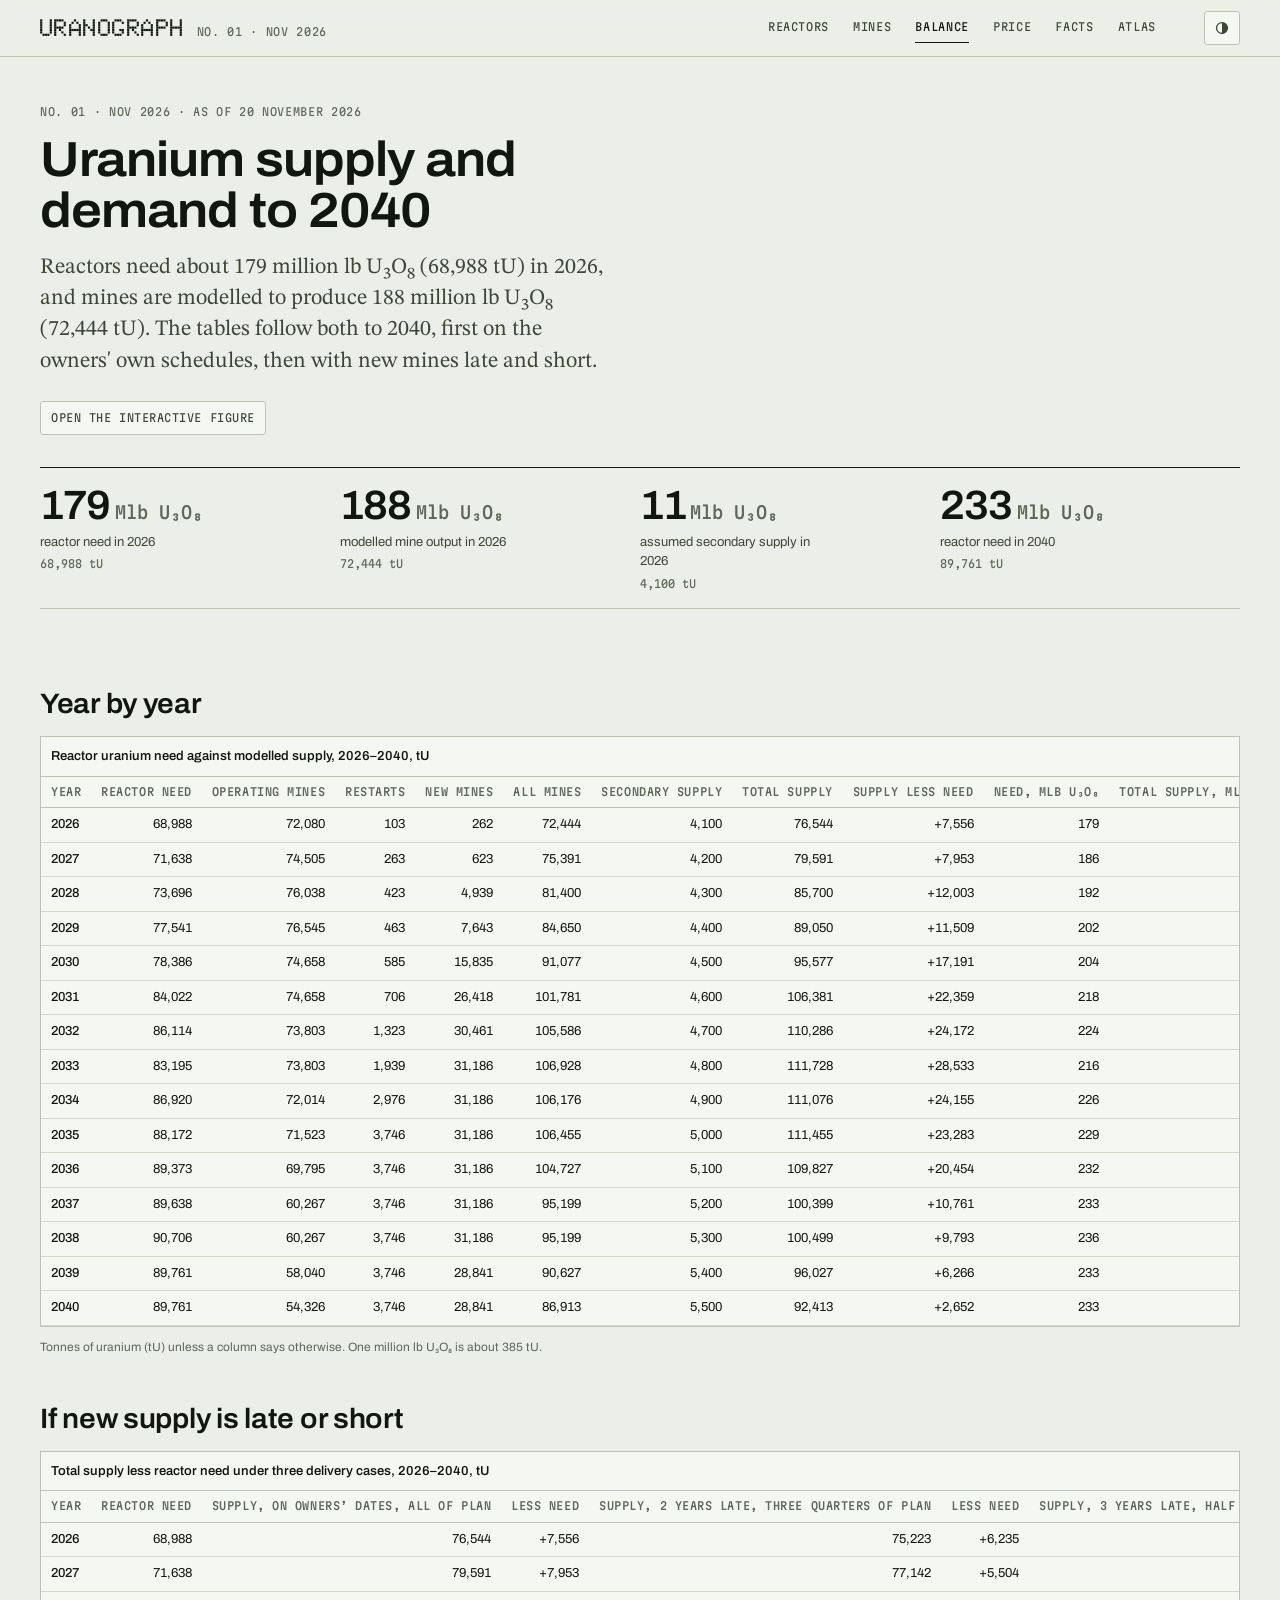
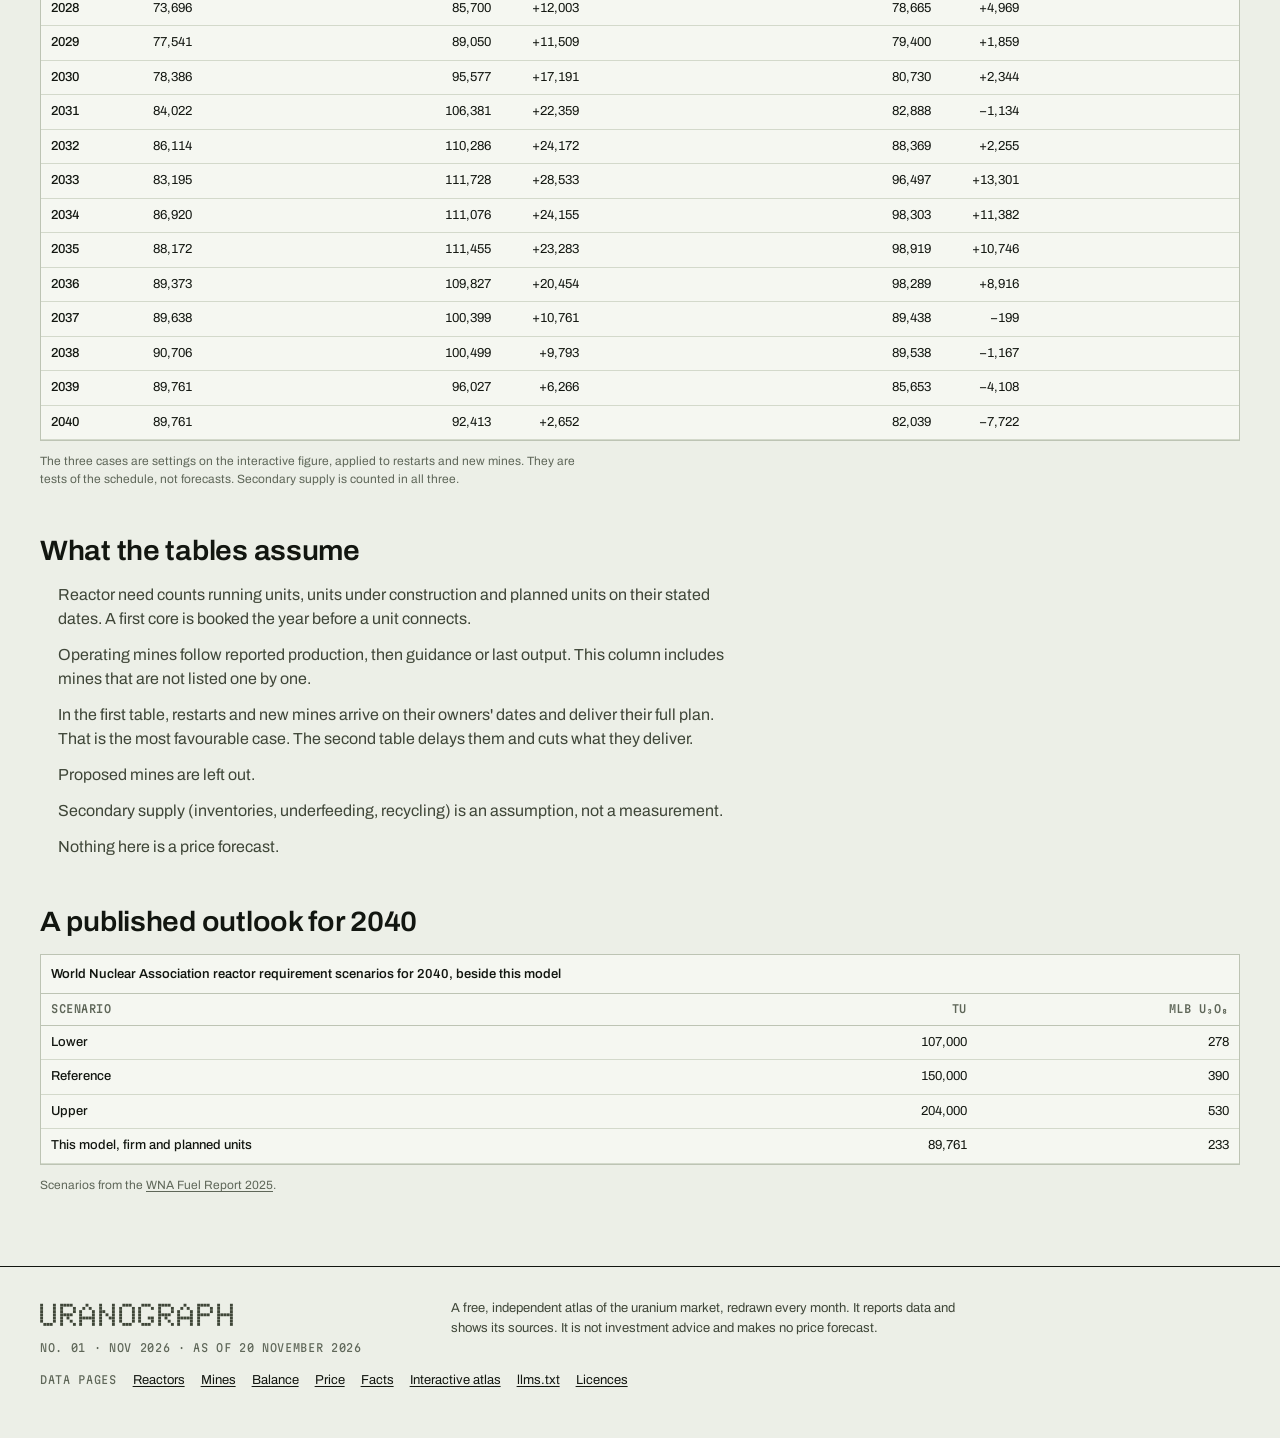
==== balance/index.html @ 7fcbb45b "Topic pages, clearer ladder scroll, idle globe turn, search basics - Five plain-HTML pages (reactors" ====
<!doctype html>
<html lang="en">
<head>
<meta charset="utf-8">
<meta name="viewport" content="width=device-width, initial-scale=1, viewport-fit=cover">
<title>Uranium supply and demand to 2040 · Uranograph</title>
<meta name="description" content="Reactor uranium need against modelled mine output and secondary supply, year by year from 2026 to 2040, with the assumptions stated.">
<meta name="robots" content="index, follow, max-image-preview:large">
<link rel="canonical" href="https://uranograph.com/balance/">
<meta property="og:site_name" content="Uranograph">
<meta property="og:title" content="Uranium supply and demand to 2040">
<meta property="og:description" content="Reactor uranium need against modelled mine output and secondary supply, year by year from 2026 to 2040, with the assumptions stated.">
<meta property="og:type" content="article">
<meta property="og:url" content="https://uranograph.com/balance/">
<meta property="og:image" content="https://uranograph.com/og.jpg">
<meta property="og:image:width" content="1200">
<meta property="og:image:height" content="630">
<meta name="twitter:card" content="summary_large_image">
<meta name="twitter:title" content="Uranium supply and demand to 2040">
<meta name="twitter:description" content="Reactor uranium need against modelled mine output and secondary supply, year by year from 2026 to 2040, with the assumptions stated.">
<meta name="twitter:image" content="https://uranograph.com/og.jpg">
<meta name="theme-color" content="#0B0E0A">
<script type="application/ld+json">[{"@context":"https://schema.org","@type":"Dataset","name":"Uranium supply and demand to 2040, November 2026","description":"Reactor uranium need against modelled mine output and secondary supply, year by year from 2026 to 2040, with the assumptions stated.","url":"https://uranograph.com/balance/","isAccessibleForFree":true,"dateModified":"2026-11-20","creator":{"@type":"Organization","name":"Uranograph","url":"https://uranograph.com/"},"license":"https://uranograph.com/DATA-LICENSES.md","keywords":["uranium supply and demand","uranium deficit","uranium market balance","uranium requirements"],"distribution":[{"@type":"DataDownload","name":"reactors","description":"Every power reactor unit: name, country, coordinates, status, type, net MWe, grid-connection and shutdown years, and modelled annual uranium need (req, tU).","encodingFormat":"application/json","contentUrl":"https://uranograph.com/data/reactors.json","license":"https://opendatacommons.org/licenses/odbl/1-0/"},{"@type":"DataDownload","name":"mines","description":"Every uranium mine and project: owners, method, status, coordinates, production by year (tU), capacity, planned start, ramp and planned output.","encodingFormat":"application/json","contentUrl":"https://uranograph.com/data/mines.json"},{"@type":"DataDownload","name":"secondary supply","description":"Assumed secondary supply (tU) by year.","encodingFormat":"application/json","contentUrl":"https://uranograph.com/data/secondary_supply.json"},{"@type":"DataDownload","name":"outlook","description":"Published outlooks: Red Book production scenarios, World Nuclear Association 2040 demand scenarios, US utility uncovered requirements, inventories and origins of US purchases.","encodingFormat":"application/json","contentUrl":"https://uranograph.com/data/outlook.json"}],"isPartOf":{"@type":"WebSite","name":"Uranograph","url":"https://uranograph.com/"}},{"@context":"https://schema.org","@type":"BreadcrumbList","itemListElement":[{"@type":"ListItem","position":1,"name":"Uranograph","item":"https://uranograph.com/"},{"@type":"ListItem","position":2,"name":"Uranium supply and demand to 2040","item":"https://uranograph.com/balance/"}]}]</script>
<link rel="icon" href="data:image/svg+xml,%3Csvg xmlns='http://www.w3.org/2000/svg' viewBox='0 0 32 32'%3E%3Crect width='32' height='32' rx='4' fill='%230B0E0A'/%3E%3Cpath d='M9 7v11a7 7 0 0 0 14 0V7' fill='none' stroke='%23FFC21A' stroke-width='3.5' stroke-linecap='square'/%3E%3C/svg%3E">
<link rel="preconnect" href="https://fonts.googleapis.com">
<link rel="preconnect" href="https://fonts.gstatic.com" crossorigin>
<link rel="stylesheet" href="https://fonts.googleapis.com/css2?family=Archivo:wdth,wght@62..125,100..900&family=Doto:wght@100..900&family=Martian+Mono:wdth,wght@75..112.5,100..800&family=STIX+Two+Text:ital,wght@0,400..700;1,400..700&display=swap">
<link rel="stylesheet" href="../css/app.css">
<script>(function(){try{var t=localStorage.getItem('u.theme');if(t==='light'||t==='dark')document.documentElement.setAttribute('data-theme',t)}catch(e){}})()</script>
</head>
<body>

<header class="mast">
  <div class="wrap mast__row">
    <a class="brand" href="../">
      <span class="brand__mark">Uranograph</span>
      <span class="brand__issue label">No. 01 · Nov 2026</span>
    </a>
    <nav class="nav" aria-label="Data pages">
      <a href="../reactors/">Reactors</a>
      <a href="../mines/">Mines</a>
      <a href="../balance/" aria-current="page">Balance</a>
      <a href="../price/">Price</a>
      <a href="../facts/">Facts</a>
      <a href="../">Atlas</a>
    </nav>
    <div class="mast__tools">
      <button class="btn" type="button" id="theme-toggle" aria-label="Switch between light and dark">
        <svg viewBox="0 0 16 16" aria-hidden="true"><circle cx="8" cy="8" r="6.25" fill="none" stroke="currentColor" stroke-width="1.5"/><path d="M8 1.75a6.25 6.25 0 0 1 0 12.5z" fill="currentColor"/></svg>
      </button>
    </div>
  </div>
</header>

<main>
<article class="wrap doc">
  <nav class="subnav" aria-label="Data pages">
      <a href="../reactors/">Reactors</a>
      <a href="../mines/">Mines</a>
      <a href="../balance/" aria-current="page">Balance</a>
      <a href="../price/">Price</a>
      <a href="../facts/">Facts</a>
      <a href="../">Atlas</a>
  </nav>
  <header class="doc__head">
    <p class="label">No. 01 · Nov 2026 · as of 20 November 2026</p>
    <h1>Uranium supply and demand to 2040</h1>
    <p class="lede">Reactors need about 179 million lb U₃O₈ (68,988 tU) in 2026, and mines are modelled to produce 188 million lb U₃O₈ (72,444 tU). The tables follow both to 2040, first on the owners' own schedules, then with new mines late and short.</p>
    <p class="doc__go"><a class="btn" href="../#balance">Open the interactive figure</a></p>
  </header>
  <div class="stats">
    <div class="stat"><div class="stat__v">179<small>Mlb U₃O₈</small></div><div class="stat__l">reactor need in 2026</div><div class="stat__d">68,988 tU</div></div>
    <div class="stat"><div class="stat__v">188<small>Mlb U₃O₈</small></div><div class="stat__l">modelled mine output in 2026</div><div class="stat__d">72,444 tU</div></div>
    <div class="stat"><div class="stat__v">11<small>Mlb U₃O₈</small></div><div class="stat__l">assumed secondary supply in 2026</div><div class="stat__d">4,100 tU</div></div>
    <div class="stat"><div class="stat__v">233<small>Mlb U₃O₈</small></div><div class="stat__l">reactor need in 2040</div><div class="stat__d">89,761 tU</div></div>
  </div>
  <section class="doc__sec">
    <h2>Year by year</h2>
<div class="tablewrap" tabindex="0" role="region" aria-label="Reactor uranium need against modelled supply, 2026–2040, tU">
<table class="data">
<caption>Reactor uranium need against modelled supply, 2026–2040, tU</caption>
<thead><tr><th scope="col">Year</th><th scope="col">Reactor need</th><th scope="col">Operating mines</th><th scope="col">Restarts</th><th scope="col">New mines</th><th scope="col">All mines</th><th scope="col">Secondary supply</th><th scope="col">Total supply</th><th scope="col">Supply less need</th><th scope="col">Need, Mlb U₃O₈</th><th scope="col">Total supply, Mlb U₃O₈</th></tr></thead>
<tbody>
<tr><th scope="row">2026</th><td>68,988</td><td>72,080</td><td>103</td><td>262</td><td>72,444</td><td>4,100</td><td>76,544</td><td>+7,556</td><td>179</td><td>199</td></tr>
<tr><th scope="row">2027</th><td>71,638</td><td>74,505</td><td>263</td><td>623</td><td>75,391</td><td>4,200</td><td>79,591</td><td>+7,953</td><td>186</td><td>207</td></tr>
<tr><th scope="row">2028</th><td>73,696</td><td>76,038</td><td>423</td><td>4,939</td><td>81,400</td><td>4,300</td><td>85,700</td><td>+12,003</td><td>192</td><td>223</td></tr>
<tr><th scope="row">2029</th><td>77,541</td><td>76,545</td><td>463</td><td>7,643</td><td>84,650</td><td>4,400</td><td>89,050</td><td>+11,509</td><td>202</td><td>232</td></tr>
<tr><th scope="row">2030</th><td>78,386</td><td>74,658</td><td>585</td><td>15,835</td><td>91,077</td><td>4,500</td><td>95,577</td><td>+17,191</td><td>204</td><td>248</td></tr>
<tr><th scope="row">2031</th><td>84,022</td><td>74,658</td><td>706</td><td>26,418</td><td>101,781</td><td>4,600</td><td>106,381</td><td>+22,359</td><td>218</td><td>277</td></tr>
<tr><th scope="row">2032</th><td>86,114</td><td>73,803</td><td>1,323</td><td>30,461</td><td>105,586</td><td>4,700</td><td>110,286</td><td>+24,172</td><td>224</td><td>287</td></tr>
<tr><th scope="row">2033</th><td>83,195</td><td>73,803</td><td>1,939</td><td>31,186</td><td>106,928</td><td>4,800</td><td>111,728</td><td>+28,533</td><td>216</td><td>290</td></tr>
<tr><th scope="row">2034</th><td>86,920</td><td>72,014</td><td>2,976</td><td>31,186</td><td>106,176</td><td>4,900</td><td>111,076</td><td>+24,155</td><td>226</td><td>289</td></tr>
<tr><th scope="row">2035</th><td>88,172</td><td>71,523</td><td>3,746</td><td>31,186</td><td>106,455</td><td>5,000</td><td>111,455</td><td>+23,283</td><td>229</td><td>290</td></tr>
<tr><th scope="row">2036</th><td>89,373</td><td>69,795</td><td>3,746</td><td>31,186</td><td>104,727</td><td>5,100</td><td>109,827</td><td>+20,454</td><td>232</td><td>286</td></tr>
<tr><th scope="row">2037</th><td>89,638</td><td>60,267</td><td>3,746</td><td>31,186</td><td>95,199</td><td>5,200</td><td>100,399</td><td>+10,761</td><td>233</td><td>261</td></tr>
<tr><th scope="row">2038</th><td>90,706</td><td>60,267</td><td>3,746</td><td>31,186</td><td>95,199</td><td>5,300</td><td>100,499</td><td>+9,793</td><td>236</td><td>261</td></tr>
<tr><th scope="row">2039</th><td>89,761</td><td>58,040</td><td>3,746</td><td>28,841</td><td>90,627</td><td>5,400</td><td>96,027</td><td>+6,266</td><td>233</td><td>250</td></tr>
<tr><th scope="row">2040</th><td>89,761</td><td>54,326</td><td>3,746</td><td>28,841</td><td>86,913</td><td>5,500</td><td>92,413</td><td>+2,652</td><td>233</td><td>240</td></tr>
</tbody>
</table>
</div>
    <p class="note">Tonnes of uranium (tU) unless a column says otherwise. One million lb U₃O₈ is about 385 tU.</p>
  </section>
  <section class="doc__sec">
    <h2>If new supply is late or short</h2>
<div class="tablewrap" tabindex="0" role="region" aria-label="Total supply less reactor need under three delivery cases, 2026–2040, tU">
<table class="data">
<caption>Total supply less reactor need under three delivery cases, 2026–2040, tU</caption>
<thead><tr><th scope="col">Year</th><th scope="col">Reactor need</th><th scope="col">Supply, on owners’ dates, all of plan</th><th scope="col">Less need</th><th scope="col">Supply, 2 years late, three quarters of plan</th><th scope="col">Less need</th><th scope="col">Supply, 3 years late, half of plan</th><th scope="col">Less need</th></tr></thead>
<tbody>
<tr><th scope="row">2026</th><td>68,988</td><td>76,544</td><td>+7,556</td><td>75,223</td><td>+6,235</td><td>74,267</td><td>+5,279</td></tr>
<tr><th scope="row">2027</th><td>71,638</td><td>79,591</td><td>+7,953</td><td>77,142</td><td>+5,504</td><td>75,580</td><td>+3,941</td></tr>
<tr><th scope="row">2028</th><td>73,696</td><td>85,700</td><td>+12,003</td><td>78,665</td><td>+4,969</td><td>76,446</td><td>+2,750</td></tr>
<tr><th scope="row">2029</th><td>77,541</td><td>89,050</td><td>+11,509</td><td>79,400</td><td>+1,859</td><td>76,709</td><td>−832</td></tr>
<tr><th scope="row">2030</th><td>78,386</td><td>95,577</td><td>+17,191</td><td>80,730</td><td>+2,344</td><td>74,704</td><td>−3,683</td></tr>
<tr><th scope="row">2031</th><td>84,022</td><td>106,381</td><td>+22,359</td><td>82,888</td><td>−1,134</td><td>77,041</td><td>−6,981</td></tr>
<tr><th scope="row">2032</th><td>86,114</td><td>110,286</td><td>+24,172</td><td>88,369</td><td>+2,255</td><td>77,658</td><td>−8,456</td></tr>
<tr><th scope="row">2033</th><td>83,195</td><td>111,728</td><td>+28,533</td><td>96,497</td><td>+13,301</td><td>81,915</td><td>−1,280</td></tr>
<tr><th scope="row">2034</th><td>86,920</td><td>111,076</td><td>+24,155</td><td>98,303</td><td>+11,382</td><td>85,578</td><td>−1,342</td></tr>
<tr><th scope="row">2035</th><td>88,172</td><td>111,455</td><td>+23,283</td><td>98,919</td><td>+10,746</td><td>87,518</td><td>−655</td></tr>
<tr><th scope="row">2036</th><td>89,373</td><td>109,827</td><td>+20,454</td><td>98,289</td><td>+8,916</td><td>87,003</td><td>−2,370</td></tr>
<tr><th scope="row">2037</th><td>89,638</td><td>100,399</td><td>+10,761</td><td>89,438</td><td>−199</td><td>78,093</td><td>−11,545</td></tr>
<tr><th scope="row">2038</th><td>90,706</td><td>100,499</td><td>+9,793</td><td>89,538</td><td>−1,167</td><td>78,578</td><td>−12,128</td></tr>
<tr><th scope="row">2039</th><td>89,761</td><td>96,027</td><td>+6,266</td><td>85,653</td><td>−4,108</td><td>75,279</td><td>−14,482</td></tr>
<tr><th scope="row">2040</th><td>89,761</td><td>92,413</td><td>+2,652</td><td>82,039</td><td>−7,722</td><td>71,665</td><td>−18,096</td></tr>
</tbody>
</table>
</div>
    <p class="note">The three cases are settings on the interactive figure, applied to restarts and new mines. They are tests of the schedule, not forecasts. Secondary supply is counted in all three.</p>
  </section>
  <section class="doc__sec">
    <h2>What the tables assume</h2>
    <ul class="doc__list">
      <li>Reactor need counts running units, units under construction and planned units on their stated dates. A first core is booked the year before a unit connects.</li>
      <li>Operating mines follow reported production, then guidance or last output. This column includes mines that are not listed one by one.</li>
      <li>In the first table, restarts and new mines arrive on their owners' dates and deliver their full plan. That is the most favourable case. The second table delays them and cuts what they deliver.</li>
      <li>Proposed mines are left out.</li>
      <li>Secondary supply (inventories, underfeeding, recycling) is an assumption, not a measurement.</li>
      <li>Nothing here is a price forecast.</li>
    </ul>
  </section>
  <section class="doc__sec">
    <h2>A published outlook for 2040</h2>
<div class="tablewrap" tabindex="0" role="region" aria-label="World Nuclear Association reactor requirement scenarios for 2040, beside this model">
<table class="data">
<caption>World Nuclear Association reactor requirement scenarios for 2040, beside this model</caption>
<thead><tr><th scope="col">Scenario</th><th scope="col">tU</th><th scope="col">Mlb U₃O₈</th></tr></thead>
<tbody>
<tr><th scope="row">Lower</th><td>107,000</td><td>278</td></tr>
<tr><th scope="row">Reference</th><td>150,000</td><td>390</td></tr>
<tr><th scope="row">Upper</th><td>204,000</td><td>530</td></tr>
<tr><th scope="row">This model, firm and planned units</th><td>89,761</td><td>233</td></tr>
</tbody>
</table>
</div>
    <p class="note">Scenarios from the <a href="https://world-nuclear.org/news-and-media/press-statements/world-nuclear-fuel-report-2025-investment-in-nuclear-fuel-cycle-needed-as-demand-for-nuclear-power-grows" rel="noopener">WNA Fuel Report 2025</a>.</p>
  </section>
</article>
</main>

<footer class="wrap foot">
  <div>
    <span class="brand__mark">Uranograph</span>
    <p class="label" style="margin-top:8px">No. 01 · Nov 2026 · as of 20 November 2026</p>
  </div>
  <div>
    <p>A free, independent atlas of the uranium market, redrawn every month. It reports data and shows its sources. It is not investment advice and makes no price forecast.</p>
  </div>
  <nav class="foot__pages" aria-label="Data pages">
    <span class="label">Data pages</span>
    <a href="../reactors/">Reactors</a> <a href="../mines/">Mines</a> <a href="../balance/">Balance</a> <a href="../price/">Price</a> <a href="../facts/">Facts</a>
    <a href="../">Interactive atlas</a> <a href="../llms.txt">llms.txt</a> <a href="../DATA-LICENSES.md">Licences</a>
  </nav>
</footer>
<script>(function(){var b=document.getElementById('theme-toggle');if(!b)return;b.addEventListener('click',function(){var r=document.documentElement,c=r.getAttribute('data-theme')||(matchMedia('(prefers-color-scheme: dark)').matches?'dark':'light'),n=c==='dark'?'light':'dark';r.setAttribute('data-theme',n);try{localStorage.setItem('u.theme',n)}catch(e){}})})()</script>
</body>
</html>
---- css/app.css ----
/* Layout: a monthly atlas of plates. Text sits in a narrow measure, figures take the full width,
   and every figure carries a drawing-style title block (figure no., unit, vintage, source).
   One plate is dark (the globe). Everything else is ink on eye-ease ledger paper. */

:root {
  color-scheme: light;

  /* paper + ink (neutrals lean toward ledger green) */
  --paper: #ECEFE7;
  --paper-2: #F5F7F1;
  --paper-3: #DFE4D8;
  --ink: #121610;
  --ink-2: #3F4638;
  --ink-3: #5F6759;
  --rule: #BDC4B4;
  --rule-2: #D3D9CB;

  /* data roles: blue = demand (reactors), amber = supply (mines), green = market/price */
  --demand: #1F55E0;
  --demand-2: #86A4EE;
  --supply: #D48A00;
  --supply-2: #A86F00;
  --supply-3: #7D5200;
  --market: #0F8A6A;
  --neutral-mark: #8C9485;
  --crit: #C8372D;
  --good: #1B7F3B;
  --on-data: #FFFFFF;

  /* the dark plate keeps its own palette in both themes */
  --plate: #0B0E0A;
  --plate-2: #141912;
  --plate-ink: #E8ECE2;
  --plate-ink-2: #A9B1A1;
  --plate-ink-3: #7C8476;
  --plate-rule: #2A3026;
  --plate-land: #56614E;
  --glow-demand: #5F9DFF;
  --glow-supply: #FFC21A;

  --tip-bg: #121610;
  --tip-ink: #F5F7F1;
  --tip-ink-2: #B9C0B1;

  /* type */
  --f-display: "Doto", ui-monospace, "SF Mono", Menlo, monospace;
  --f-sans: "Archivo", "Helvetica Neue", Helvetica, Arial, sans-serif;
  --f-mono: "Martian Mono", ui-monospace, "SF Mono", Menlo, Consolas, monospace;
  --f-serif: "STIX Two Text", "Iowan Old Style", Georgia, serif;

  --t-micro: 0.6875rem;   /* 11px mono labels */
  --t-small: 0.8125rem;   /* 13px */
  --t-body: 1rem;
  --t-lede: clamp(1.125rem, 0.55vw + 1rem, 1.375rem);
  --t-h3: 1.25rem;
  --t-h2: clamp(1.9rem, 2.6vw + 1rem, 3.5rem);
  --t-h1: clamp(2.2rem, 3.6vw + 1rem, 4.6rem);

  /* space */
  --s1: 4px; --s2: 8px; --s3: 12px; --s4: 16px; --s5: 24px; --s6: 32px; --s7: 48px; --s8: 72px; --s9: 112px;
  --gutter-l: max(16px, env(safe-area-inset-left, 0px));
  --gutter-r: max(16px, env(safe-area-inset-right, 0px));
  --page: 1360px;

  --ease-out: cubic-bezier(0.23, 1, 0.32, 1);
  --ease-in-out: cubic-bezier(0.65, 0, 0.35, 1);
}

@media (prefers-color-scheme: dark) {
  :root:not([data-theme="light"]) {
    color-scheme: dark;
    --paper: #0F120E; --paper-2: #171B15; --paper-3: #090B08;
    --ink: #E8ECE2; --ink-2: #BCC3B4; --ink-3: #939B8B;
    --rule: #333A2E; --rule-2: #23281F;
    --demand: #4A86F0; --demand-2: #2C4F8F;
    --supply: #C98500; --supply-2: #9E6C00; --supply-3: #765204;
    --market: #1FA886; --neutral-mark: #6E7668;
    --crit: #E66767; --good: #3FB565; --on-data: #0B0E0A;
    --plate: #070906; --plate-2: #10140E;
    --tip-bg: #E8ECE2; --tip-ink: #121610; --tip-ink-2: #4B5245;
  }
}
:root[data-theme="dark"] {
  color-scheme: dark;
  --paper: #0F120E; --paper-2: #171B15; --paper-3: #090B08;
  --ink: #E8ECE2; --ink-2: #BCC3B4; --ink-3: #939B8B;
  --rule: #333A2E; --rule-2: #23281F;
  --demand: #4A86F0; --demand-2: #2C4F8F;
  --supply: #C98500; --supply-2: #9E6C00; --supply-3: #765204;
  --market: #1FA886; --neutral-mark: #6E7668;
  --crit: #E66767; --good: #3FB565; --on-data: #0B0E0A;
  --plate: #070906; --plate-2: #10140E;
  --tip-bg: #E8ECE2; --tip-ink: #121610; --tip-ink-2: #4B5245;
}

/* ---------- base ---------- */
*, *::before, *::after { box-sizing: border-box; }
html { -webkit-text-size-adjust: 100%; scroll-behavior: smooth; scroll-padding-top: 72px; }
body {
  margin: 0;
  background: var(--paper);
  color: var(--ink);
  font-family: var(--f-sans);
  font-size: var(--t-body);
  line-height: 1.5;
  font-variation-settings: "wdth" 100;
  -webkit-font-smoothing: antialiased;
  text-rendering: optimizeLegibility;
  overflow-x: clip;
}
body::before {
  content: ""; position: fixed; inset: 0 0 auto; height: env(safe-area-inset-top, 0px);
  z-index: 60; background: var(--paper);
}
h1, h2, h3, h4, p, figure, ul, ol, dl, dd { margin: 0; }
ul, ol { padding: 0; list-style: none; }
a { color: inherit; text-decoration-thickness: 1px; text-underline-offset: 0.18em; }
button, input, select { font: inherit; color: inherit; }
button { cursor: pointer; }
img, svg, canvas { display: block; max-width: 100%; }
:focus-visible { outline: 2px solid var(--demand); outline-offset: 2px; border-radius: 2px; }
::selection { background: var(--supply); color: #121610; }

.wrap {
  max-width: var(--page);
  margin-inline: auto;
  padding-left: var(--gutter-l);
  padding-right: var(--gutter-r);
}
@media (min-width: 720px) { :root { --gutter-l: max(28px, env(safe-area-inset-left, 0px)); --gutter-r: max(28px, env(safe-area-inset-right, 0px)); } }
@media (min-width: 1200px) { :root { --gutter-l: max(40px, env(safe-area-inset-left, 0px)); --gutter-r: max(40px, env(safe-area-inset-right, 0px)); } }

.mono { font-family: var(--f-mono); font-variation-settings: "wdth" 87.5; }
.label {
  font-family: var(--f-mono); font-variation-settings: "wdth" 87.5;
  font-size: var(--t-micro); line-height: 1.3; letter-spacing: 0.06em; text-transform: uppercase;
  color: var(--ink-3);
}
.num { font-variant-numeric: tabular-nums; }
.vh { position: absolute !important; width: 1px; height: 1px; overflow: hidden; clip: rect(0 0 0 0); white-space: nowrap; }

/* ---------- masthead ---------- */
.mast {
  position: sticky; top: env(safe-area-inset-top, 0px); z-index: 50;
  background: color-mix(in srgb, var(--paper) 92%, transparent);
  backdrop-filter: blur(10px); -webkit-backdrop-filter: blur(10px);
  border-bottom: 1px solid var(--rule);
}
.mast__row { display: flex; align-items: center; gap: var(--s5); min-height: 56px; }
.brand { display: flex; align-items: baseline; gap: var(--s3); text-decoration: none; flex: none; }
.brand__mark {
  font-family: var(--f-display); font-weight: 900; font-size: 1.5rem; letter-spacing: 0.02em; line-height: 1;
  text-transform: uppercase;
}
.brand__issue { display: none; }
.nav { display: none; gap: var(--s5); margin-left: auto; }
.nav a {
  font-family: var(--f-mono); font-variation-settings: "wdth" 87.5; font-size: var(--t-micro);
  letter-spacing: 0.06em; text-transform: uppercase; text-decoration: none; color: var(--ink-2);
  padding-block: 6px; border-bottom: 1px solid transparent;
  transition: color 160ms ease, border-color 160ms ease;
}
.nav a[aria-current="true"] { color: var(--ink); border-bottom-color: var(--ink); }
@media (hover: hover) and (pointer: fine) { .nav a:hover { color: var(--ink); } }
.mast__tools { display: flex; align-items: center; gap: var(--s2); margin-left: auto; }
@media (min-width: 1080px) {
  .nav { display: flex; }
  .mast__tools { margin-left: var(--s5); flex: none; }
  .mast__tools .seg { flex-wrap: nowrap; } /* the unit switch stays on one line beside the full nav */
}
@media (min-width: 1260px) { .brand__issue { display: inline; } } /* the issue label needs the extra room */

/* segmented control + buttons */
.seg {
  display: inline-flex; flex-wrap: wrap; border: 1px solid var(--rule); border-radius: 3px; background: var(--paper-2); padding: 2px; gap: 2px; max-width: 100%;
}
.seg button {
  border: 0; background: transparent; border-radius: 2px;
  font-family: var(--f-mono); font-variation-settings: "wdth" 87.5; font-size: var(--t-micro);
  letter-spacing: 0.05em; text-transform: uppercase; color: var(--ink-2);
  padding: 7px 10px; min-height: 30px; white-space: nowrap;
  transition: background-color 160ms ease, color 160ms ease, transform 120ms var(--ease-out);
}
.seg button[aria-pressed="true"] { background: var(--ink); color: var(--paper); }
.seg button:active { transform: scale(0.97); }
@media (hover: hover) and (pointer: fine) { .seg button:not([aria-pressed="true"]):hover { background: var(--paper-3); color: var(--ink); } }

.btn {
  display: inline-flex; align-items: center; justify-content: center; gap: 6px;
  border: 1px solid var(--rule); background: var(--paper-2); border-radius: 3px;
  font-family: var(--f-mono); font-variation-settings: "wdth" 87.5; font-size: var(--t-micro);
  letter-spacing: 0.05em; text-transform: uppercase; color: var(--ink-2);
  padding: 7px 10px; min-height: 34px; min-width: 34px;
  transition: background-color 160ms ease, color 160ms ease, transform 120ms var(--ease-out);
}
.btn:active { transform: scale(0.97); }
.btn[aria-pressed="true"] { background: var(--ink); color: var(--paper); border-color: var(--ink); }
@media (hover: hover) and (pointer: fine) { .btn:not([aria-pressed="true"]):hover { background: var(--paper-3); color: var(--ink); } }
.btn svg { width: 14px; height: 14px; }

/* ---------- sections ---------- */
.sec { padding-block: var(--s8) var(--s7); border-top: 1px solid var(--rule); }
.sec:first-of-type { border-top: 0; }
@media (min-width: 900px) { .sec { padding-block: var(--s9) var(--s8); } }

.sec-head { display: grid; grid-template-columns: minmax(0, 1fr); gap: var(--s4) var(--s6); margin-bottom: var(--s6); }
.sec-head h2 {
  font-size: var(--t-h2); line-height: 1.02; font-weight: 640; letter-spacing: -0.02em;
  font-variation-settings: "wdth" 108; text-wrap: balance; max-width: 16ch;
}
.lede { font-family: var(--f-serif); font-size: var(--t-lede); line-height: 1.42; color: var(--ink-2); max-width: 52ch; text-wrap: pretty; }
@media (min-width: 900px) {
  .sec-head { grid-template-columns: minmax(0, 6fr) minmax(0, 5fr); align-items: end; margin-bottom: var(--s7); }
}
.sub-head { display: flex; flex-wrap: wrap; align-items: baseline; justify-content: space-between; gap: var(--s2) var(--s5); margin: var(--s8) 0 var(--s5); }
.sub-head h3 { font-size: var(--t-h3); font-weight: 620; letter-spacing: -0.01em; font-variation-settings: "wdth" 105; }
.sub-head p { color: var(--ink-3); font-size: var(--t-small); max-width: 60ch; }

.controls { display: flex; flex-wrap: wrap; align-items: center; gap: var(--s3) var(--s5); margin-bottom: var(--s5); }
.control { display: flex; align-items: center; gap: var(--s2); flex-wrap: wrap; }
.control > .label { margin-right: 2px; }

/* figure + title block */
.fig { position: relative; min-width: 0; }
.fig__body { position: relative; min-width: 0; }
.fig svg { overflow: visible; }
.titleblock {
  display: grid; grid-template-columns: auto 1fr; margin-top: var(--s5);
  border: 1px solid var(--rule); font-family: var(--f-mono); font-variation-settings: "wdth" 87.5;
  font-size: var(--t-micro); line-height: 1.35; color: var(--ink-2);
}
.titleblock > div { padding: 8px 10px; border-top: 1px solid var(--rule); min-width: 0; overflow-wrap: anywhere; }
.titleblock > div:nth-child(-n+2) { border-top: 0; }
.titleblock > div:nth-child(odd) { border-right: 1px solid var(--rule); color: var(--ink-3); text-transform: uppercase; letter-spacing: 0.06em; white-space: nowrap; }
.titleblock b { font-weight: 600; color: var(--ink); }
.titleblock a { color: inherit; }
@media (min-width: 900px) {
  .titleblock { grid-template-columns: auto minmax(0, 1.2fr) auto minmax(0, 0.8fr) auto minmax(0, 0.8fr) auto minmax(0, 2fr); }
  .titleblock > div { border-top: 0; border-right: 1px solid var(--rule); }
  .titleblock > div:last-child { border-right: 0; }
}

/* legends */
.legend { display: flex; flex-wrap: wrap; gap: var(--s2) var(--s5); font-size: var(--t-small); color: var(--ink-2); margin-bottom: var(--s4); }
.legend__item { display: inline-flex; align-items: center; gap: 8px; }
.sw { width: 12px; height: 12px; border-radius: 2px; background: var(--c, var(--ink)); flex: none; }
.sw--line { height: 2px; width: 18px; border-radius: 1px; }
.sw--dash { height: 0; width: 18px; border-top: 2px dashed var(--c, var(--ink)); background: none; border-radius: 0; }
.sw--ring { background: transparent; border: 1.5px solid var(--c, var(--ink)); }
.sw--band { height: 10px; width: 18px; background: color-mix(in srgb, var(--c, var(--ink)) 22%, transparent); }

/* chart text */
.ax text, .ax-label { font-family: var(--f-mono); font-variation-settings: "wdth" 87.5; font-size: 11px; fill: var(--ink-3); font-variant-numeric: tabular-nums; }
.ax line, .ax path { stroke: var(--rule); fill: none; }
.gridline { stroke: var(--rule-2); stroke-width: 1; shape-rendering: crispEdges; }
.baseline { stroke: var(--ink-2); stroke-width: 1; shape-rendering: crispEdges; }
.direct { font-family: var(--f-sans); font-size: 12px; fill: var(--ink); font-weight: 560; }
.direct--muted { fill: var(--ink-3); font-weight: 450; }
.crosshair { stroke: var(--ink-3); stroke-width: 1; shape-rendering: crispEdges; pointer-events: none; }

/* stats row */
.stats { display: grid; grid-template-columns: repeat(2, minmax(0, 1fr)); gap: 0; border-top: 1px solid var(--ink); margin-bottom: var(--s6); }
.stat { padding: var(--s4) var(--s4) var(--s4) 0; border-bottom: 1px solid var(--rule); min-width: 0; }
.stat__v { font-size: clamp(1.6rem, 2.2vw + 0.8rem, 2.6rem); font-weight: 600; letter-spacing: -0.02em; line-height: 1.05; font-variation-settings: "wdth" 104; }
.stat__v small { font-size: 0.42em; font-weight: 500; letter-spacing: 0; color: var(--ink-3); margin-left: 4px; font-family: var(--f-mono); font-variation-settings: "wdth" 87.5; }
.stat__l { margin-top: 6px; font-size: var(--t-small); color: var(--ink-2); max-width: 26ch; }
.stat__d { font-family: var(--f-mono); font-variation-settings: "wdth" 87.5; font-size: var(--t-micro); color: var(--ink-3); margin-top: 4px; }
.stat__d[data-dir="up"] { color: var(--good); }
.stat__d[data-dir="down"] { color: var(--crit); }
@media (min-width: 900px) { .stats { grid-template-columns: repeat(4, minmax(0, 1fr)); } .stat { padding-right: var(--s5); } }

/* tooltip */
.tip {
  position: fixed; z-index: 80; left: 0; top: 0; pointer-events: none;
  background: var(--tip-bg); color: var(--tip-ink); border-radius: 3px; padding: 9px 11px;
  font-size: 12.5px; line-height: 1.4; max-width: min(300px, calc(100vw - 24px));
  opacity: 0; transform: translate3d(0, 0, 0) scale(0.97); transform-origin: 0 0;
  transition: opacity 120ms ease;
}
.tip[data-on="1"] { opacity: 1; }
.tip__t { font-weight: 620; font-size: 13px; }
.tip__s { color: var(--tip-ink-2); font-size: 11.5px; margin-top: 1px; }
.tip__rows { display: grid; grid-template-columns: auto auto; gap: 2px 14px; margin-top: 7px; align-items: baseline; }
.tip__rows dt { color: var(--tip-ink-2); display: flex; align-items: center; gap: 6px; }
.tip__rows dd { text-align: right; font-weight: 600; font-variant-numeric: tabular-nums; }
.tip__key { width: 10px; height: 2px; background: var(--c); flex: none; border-radius: 1px; }

/* data table twin */
.tableview { margin-top: var(--s4); border: 1px solid var(--rule); max-height: 420px; overflow: auto; background: var(--paper-2); }
table.data { border-collapse: collapse; width: 100%; font-size: var(--t-small); font-variant-numeric: tabular-nums; }
table.data th, table.data td { padding: 7px 10px; text-align: right; border-bottom: 1px solid var(--rule-2); white-space: nowrap; }
table.data th:first-child, table.data td:first-child { text-align: left; }
table.data td.l, table.data th.l { text-align: left; }
table.data thead th {
  position: sticky; top: 0; background: var(--paper-2); z-index: 1;
  font-family: var(--f-mono); font-variation-settings: "wdth" 87.5; font-size: var(--t-micro); font-weight: 500;
  letter-spacing: 0.05em; text-transform: uppercase; color: var(--ink-3); border-bottom: 1px solid var(--rule);
}
.fig__tools { display: flex; justify-content: flex-end; gap: var(--s2); margin-top: var(--s3); }

/* ---------- plate: the globe ---------- */
.plate {
  background: var(--plate); color: var(--plate-ink);
  position: relative; overflow: hidden; isolation: isolate;
}
.plate .label { color: var(--plate-ink-3); }
.plate__grid { display: grid; grid-template-columns: minmax(0, 1fr); gap: var(--s5); padding-block: var(--s6) var(--s5); position: relative; }
.plate__grid > * { min-width: 0; }
.plate h1 {
  font-size: var(--t-h1); line-height: 0.98; font-weight: 640; letter-spacing: -0.025em;
  font-variation-settings: "wdth" 110; text-wrap: balance; max-width: 13ch;
}
.plate .lede { color: var(--plate-ink-2); max-width: 40ch; margin-top: var(--s4); }
.plate .lede i { font-style: normal; white-space: nowrap; }
.key { display: inline-block; width: 0.62em; height: 0.62em; border-radius: 50%; margin-right: 0.3em; vertical-align: 0.02em; background: var(--c); }
.globe { position: relative; min-width: 0; touch-action: pan-y; cursor: grab; user-select: none; -webkit-user-select: none; }
.globe[data-drag="1"] { cursor: grabbing; }
.globe canvas { position: absolute; left: -16%; top: -10%; width: 132%; height: 120%; }
.globe::before { content: ""; display: block; padding-top: 100%; }
.globe__hint { position: absolute; left: 50%; bottom: 6px; transform: translateX(-50%); pointer-events: none; white-space: nowrap; transition: opacity 400ms ease; }
.globe[data-touched="1"] .globe__hint { opacity: 0; }

.readout { display: grid; grid-template-columns: minmax(0, 1fr); gap: var(--s4); align-content: start; min-width: 0; }
.year {
  font-family: var(--f-display); font-weight: 800; line-height: 0.82; letter-spacing: 0.01em;
  font-size: clamp(4rem, 9vw, 8.2rem); font-variant-numeric: tabular-nums;
}
.year__tag { display: block; margin-top: 10px; }
.ro { border-top: 1px solid var(--plate-rule); padding-top: var(--s3); display: grid; grid-template-columns: 1fr auto; gap: 2px var(--s4); align-items: baseline; }
.ro__k { display: flex; align-items: center; gap: 8px; font-size: var(--t-small); color: var(--plate-ink-2); }
.ro__v { font-size: 1.5rem; font-weight: 600; letter-spacing: -0.01em; font-variation-settings: "wdth" 104; text-align: right; font-variant-numeric: tabular-nums; }
.ro__v small { font-family: var(--f-mono); font-variation-settings: "wdth" 87.5; font-size: var(--t-micro); font-weight: 400; color: var(--plate-ink-3); margin-left: 5px; letter-spacing: 0.03em; }
.ro__n { grid-column: 1 / -1; font-family: var(--f-mono); font-variation-settings: "wdth" 87.5; font-size: var(--t-micro); color: var(--plate-ink-3); letter-spacing: 0.03em; }
.cover { border-top: 1px solid var(--plate-rule); padding-top: var(--s3); }
.cover__bar { position: relative; height: 8px; border-radius: 4px; background: color-mix(in srgb, var(--glow-demand) 34%, transparent); margin-top: 10px; overflow: hidden; }
.cover__fill { position: absolute; inset: 0 auto 0 0; width: 0; background: var(--glow-supply); border-radius: 4px; transition: width 300ms var(--ease-out); }
.cover__txt { display: flex; justify-content: space-between; align-items: baseline; gap: var(--s3); font-size: var(--t-small); color: var(--plate-ink-2); }
.cover__txt b { font-size: 1.5rem; font-weight: 600; color: var(--plate-ink); font-variation-settings: "wdth" 104; font-variant-numeric: tabular-nums; }

.scrub { display: grid; grid-template-columns: auto 1fr; gap: var(--s3) var(--s4); align-items: center; }
.scrub__play {
  width: 44px; height: 44px; border-radius: 50%; border: 1px solid var(--plate-rule); background: var(--plate-2); color: var(--plate-ink);
  display: grid; place-items: center; transition: transform 120ms var(--ease-out), background-color 160ms ease;
}
.scrub__play:active { transform: scale(0.95); }
.scrub__play svg { width: 16px; height: 16px; fill: currentColor; }
.scrub__track { position: relative; min-width: 0; padding-top: 2px; }
.scrub input[type="range"] { -webkit-appearance: none; appearance: none; width: 100%; height: 28px; background: transparent; margin: 0; display: block; }
.scrub input[type="range"]::-webkit-slider-runnable-track { height: 2px; background: var(--plate-rule); }
.scrub input[type="range"]::-moz-range-track { height: 2px; background: var(--plate-rule); }
.scrub input[type="range"]::-webkit-slider-thumb { -webkit-appearance: none; width: 14px; height: 22px; margin-top: -10px; border-radius: 2px; background: var(--plate-ink); border: 0; cursor: ew-resize; }
.scrub input[type="range"]::-moz-range-thumb { width: 14px; height: 22px; border-radius: 2px; background: var(--plate-ink); border: 0; cursor: ew-resize; }
.scrub__ticks { display: flex; justify-content: space-between; margin-top: 2px; padding-inline: 7px; }
.scrub__ticks span { font-family: var(--f-mono); font-variation-settings: "wdth" 87.5; font-size: 10px; color: var(--plate-ink-3); width: 0; display: flex; justify-content: center; white-space: nowrap; }
.scrub__ticks span[data-now="1"] { color: var(--plate-ink); }
.spark { grid-column: 1 / -1; height: 54px; position: relative; }
.spark canvas { position: absolute; inset: 0; width: 100%; height: 100%; }

.plate__foot { display: flex; flex-wrap: wrap; gap: var(--s3) var(--s5); align-items: center; justify-content: space-between; }
.plate .legend { color: var(--plate-ink-2); margin: 0; }
.plate .seg { background: var(--plate-2); border-color: var(--plate-rule); }
.plate .seg button { color: var(--plate-ink-2); }
.plate .seg button[aria-pressed="true"] { background: var(--plate-ink); color: var(--plate); }
@media (hover: hover) and (pointer: fine) { .plate .seg button:not([aria-pressed="true"]):hover { background: var(--plate-rule); color: var(--plate-ink); } }
.plate .titleblock { border-color: var(--plate-rule); color: var(--plate-ink-2); margin-top: 0; }
.plate .titleblock > div { border-color: var(--plate-rule); }
.plate .titleblock > div:nth-child(odd) { color: var(--plate-ink-3); }
.plate .titleblock b { color: var(--plate-ink); }
.plate :focus-visible { outline-color: var(--glow-supply); }
.pin {
  position: absolute; z-index: 3; left: var(--s4); bottom: var(--s4); max-width: min(320px, calc(100% - 32px));
  background: var(--plate-2); border: 1px solid var(--plate-rule); border-radius: 3px; padding: 12px 14px; font-size: var(--t-small);
}
.pin h4 { font-size: 0.95rem; font-weight: 620; padding-right: 28px; }
.pin__x { position: absolute; top: 6px; right: 6px; width: 28px; height: 28px; border: 0; background: transparent; color: var(--plate-ink-2); border-radius: 3px; }
.pin dl { display: grid; grid-template-columns: auto 1fr; gap: 2px 14px; margin-top: 8px; color: var(--plate-ink-2); }
.pin dd { text-align: right; color: var(--plate-ink); font-variant-numeric: tabular-nums; }
.pin ul { margin-top: 8px; max-height: 132px; overflow: auto; color: var(--plate-ink-2); font-size: 12px; display: grid; gap: 2px; }
.pin li { display: flex; justify-content: space-between; gap: 12px; }

@media (min-width: 980px) {
  .plate__grid {
    grid-template-columns: minmax(0, 3.6fr) minmax(0, 5.6fr) minmax(0, 2.9fr);
    grid-template-areas: "intro globe readout" "scrub scrub scrub" "foot foot foot" "tb tb tb";
    gap: var(--s5) var(--s6); padding-block: var(--s7) var(--s6);
  }
  .plate__intro { grid-area: intro; align-self: start; }
  .globe { grid-area: globe; margin-block: -24px -8px; }
  .readout { grid-area: readout; }
  .scrub { grid-area: scrub; }
  .plate__foot { grid-area: foot; }
  .plate .titleblock { grid-area: tb; }
}
@media (max-width: 979px) {
  .globe { max-width: 560px; width: 100%; margin-inline: auto; }
  .readout { grid-template-columns: repeat(2, minmax(0, 1fr)); gap: var(--s4) var(--s5); }
  .readout .year, .readout .cover { grid-column: 1 / -1; }
  .ro { grid-template-columns: 1fr; }
  .ro__v { text-align: left; }
}

/* ---------- reactors: lattice ---------- */
.lattice { display: grid; grid-template-columns: minmax(0, 1fr); gap: 10px var(--s5); }
.lat-row { display: grid; grid-template-columns: minmax(0, 112px) minmax(0, 1fr) auto; gap: var(--s3); align-items: start; }
.lat-row__c { font-size: var(--t-small); font-weight: 560; line-height: 1.25; padding-top: 1px; overflow-wrap: anywhere; }
.lat-row__n { font-family: var(--f-mono); font-variation-settings: "wdth" 87.5; font-size: var(--t-micro); color: var(--ink-3); padding-top: 3px; white-space: nowrap; text-align: right; }
.cells { display: flex; flex-wrap: wrap; gap: 2px; min-width: 0; }
.cell { width: 11px; height: 11px; border-radius: 1.5px; background: var(--demand); border: 0; padding: 0; flex: none; position: relative; }
.cell[data-s="construction"] { background: repeating-linear-gradient(135deg, var(--demand) 0 2px, transparent 2px 4px); box-shadow: inset 0 0 0 1.5px var(--demand); }
.cell[data-s="planned"] { background: transparent; box-shadow: inset 0 0 0 1.5px var(--demand); }
.cell[data-s="idle"] { background: var(--neutral-mark); }
.cell[data-s="shutdown"] { background: transparent; box-shadow: inset 0 0 0 1px var(--rule); }
.cell::after { content: ""; position: absolute; inset: -4px; }
@media (hover: hover) and (pointer: fine) { .cell:hover { outline: 2px solid var(--ink); outline-offset: 1px; z-index: 1; } }
@media (min-width: 900px) { .lattice { grid-template-columns: repeat(2, minmax(0, 1fr)); } .lat-row { grid-template-columns: minmax(0, 132px) minmax(0, 1fr) auto; } .cell { width: 12px; height: 12px; } }

/* ---------- wire ---------- */
.wire { display: grid; grid-template-columns: minmax(0, 1fr); gap: var(--s7); }
.wire > * { min-width: 0; }
@media (min-width: 1000px) { .wire { grid-template-columns: minmax(0, 7fr) minmax(0, 5fr); gap: var(--s7); align-items: start; } }
.wire h3 { font-size: var(--t-h3); font-weight: 620; font-variation-settings: "wdth" 105; margin-bottom: var(--s4); }
.news { border-top: 1px solid var(--ink); }
.news__item { display: grid; grid-template-columns: 64px minmax(0, 1fr); gap: 4px var(--s4); padding: var(--s4) 0; border-bottom: 1px solid var(--rule); }
.news__date { font-family: var(--f-mono); font-variation-settings: "wdth" 87.5; font-size: var(--t-micro); color: var(--ink-3); letter-spacing: 0.04em; padding-top: 4px; text-transform: uppercase; }
.news__title { font-weight: 580; line-height: 1.3; text-decoration: none; display: inline; }
@media (hover: hover) and (pointer: fine) { .news__title:hover { text-decoration: underline; } }
.news__sum { font-family: var(--f-serif); color: var(--ink-2); margin-top: 4px; line-height: 1.4; max-width: 62ch; }
.news__meta { display: flex; flex-wrap: wrap; gap: 6px 10px; margin-top: 8px; align-items: center; font-family: var(--f-mono); font-variation-settings: "wdth" 87.5; font-size: var(--t-micro); color: var(--ink-3); letter-spacing: 0.03em; }
.tag { display: inline-flex; align-items: center; gap: 5px; text-transform: uppercase; letter-spacing: 0.05em; }
.tag i { width: 7px; height: 7px; border-radius: 50%; background: var(--c, var(--ink-3)); display: inline-block; }
.linkbtn { border: 0; background: none; padding: 0; font: inherit; letter-spacing: inherit; text-transform: uppercase; color: var(--ink-2); text-decoration: underline; text-decoration-thickness: 1px; text-underline-offset: 0.2em; cursor: pointer; }
@media (hover: hover) and (pointer: fine) { .linkbtn:hover { color: var(--ink); } }
.more { margin-top: var(--s4); }
.filings { border-top: 1px solid var(--ink); }
.filing { display: grid; grid-template-columns: 52px 62px minmax(0, 1fr); gap: 2px var(--s3); padding: 10px 0; border-bottom: 1px solid var(--rule); font-size: var(--t-small); align-items: baseline; }
.filing__form { font-family: var(--f-mono); font-variation-settings: "wdth" 87.5; font-size: var(--t-micro); border: 1px solid var(--rule); border-radius: 2px; padding: 1px 5px; justify-self: start; white-space: nowrap; color: var(--ink-2); }
.filing a { text-decoration: none; font-weight: 560; }
@media (hover: hover) and (pointer: fine) { .filing a:hover { text-decoration: underline; } }
.filing__d { grid-column: 3; color: var(--ink-3); line-height: 1.35; }
.select {
  appearance: none; -webkit-appearance: none; border: 1px solid var(--rule); background: var(--paper-2); border-radius: 3px;
  font-family: var(--f-mono); font-variation-settings: "wdth" 87.5; font-size: var(--t-micro); letter-spacing: 0.04em; text-transform: uppercase;
  padding: 8px 28px 8px 10px; min-height: 34px; color: var(--ink-2); max-width: 100%;
  background-image: linear-gradient(45deg, transparent 50%, var(--ink-3) 50%), linear-gradient(135deg, var(--ink-3) 50%, transparent 50%);
  background-position: calc(100% - 15px) 14px, calc(100% - 10px) 14px; background-size: 5px 5px; background-repeat: no-repeat;
}

/* ---------- scale ladder ---------- */
.ladder { position: relative; }
.ladder__view { position: relative; margin-inline: calc(-1 * var(--gutter-l)) calc(-1 * var(--gutter-r)); }
/* The overview strip above the ladder stands in for the scrollbar, so the native one is hidden. */
.ladder__scroll { overflow-x: auto; overscroll-behavior-x: contain; scrollbar-width: none; padding-bottom: var(--s3); padding-inline: var(--gutter-l) var(--gutter-r); cursor: grab; }
.ladder__scroll::-webkit-scrollbar { display: none; }
.ladder__scroll[data-drag="1"] { cursor: grabbing; }
/* more to see: the edges fade out and an arrow sits in the fade */
.ladder__fade { position: absolute; top: 0; bottom: 0; width: clamp(48px, 9vw, 116px); pointer-events: none; opacity: 0; transition: opacity 220ms ease; }
.ladder__fade--l { left: 0; background: linear-gradient(to right, var(--paper) 18%, transparent); }
.ladder__fade--r { right: 0; background: linear-gradient(to left, var(--paper) 18%, transparent); }
.ladder[data-l="1"] .ladder__fade--l, .ladder[data-r="1"] .ladder__fade--r { opacity: 1; }
.ladder__arrow {
  position: absolute; top: calc(50% - 22px); width: 44px; height: 44px; border-radius: 50%; border: 0; padding: 0;
  display: grid; place-items: center; background: var(--ink); color: var(--paper); box-shadow: 0 2px 12px rgb(0 0 0 / 0.22);
  opacity: 0; pointer-events: none; transition: opacity 220ms ease, transform 140ms var(--ease-out);
}
.ladder__arrow svg { width: 18px; height: 18px; }
.ladder__arrow--l { left: max(8px, calc(var(--gutter-l) - 22px)); }
.ladder__arrow--r { right: max(8px, calc(var(--gutter-r) - 22px)); }
.ladder[data-l="1"] .ladder__arrow--l, .ladder[data-r="1"] .ladder__arrow--r { opacity: 1; pointer-events: auto; }
.ladder__arrow:active { transform: scale(0.94); }
.ladder__arrow:focus-visible { border-radius: 50%; }
@media (hover: hover) and (pointer: fine) { .ladder__arrow:hover { transform: scale(1.07); } .ladder__arrow:hover:active { transform: scale(0.96); } }
/* overview: every source as a dot on the whole ruler, with a frame around what is on screen */
.ladder__map { position: relative; height: 46px; margin-bottom: var(--s5); cursor: pointer; touch-action: pan-y; user-select: none; -webkit-user-select: none; }
.ladder__map::before { content: ""; position: absolute; left: 0; right: 0; top: 14px; height: 1px; background: var(--rule); }
.ladder__tick { position: absolute; top: 14px; width: 1px; height: 6px; background: var(--ink-3); }
.ladder__tl { position: absolute; top: 28px; transform: translateX(-50%); white-space: nowrap; }
.ladder__dot { position: absolute; top: 11px; width: 7px; height: 7px; margin-left: -3.5px; border-radius: 50%; background: var(--supply); box-shadow: 0 0 0 1.5px var(--paper); }
.ladder__win { position: absolute; top: 0; height: 29px; min-width: 16px; box-sizing: border-box; border: 1.5px solid var(--ink); border-radius: 4px; background: color-mix(in srgb, var(--ink) 9%, transparent); cursor: grab; }
.ladder__map[data-drag="1"], .ladder__map[data-drag="1"] .ladder__win { cursor: grabbing; }
.ladder__rail { position: relative; height: 430px; }
.rung { position: absolute; display: grid; gap: 5px; justify-items: center; text-align: center; align-content: end; background: var(--paper); padding-top: 4px; }
.rung__art { width: 100%; color: var(--ink); display: grid; place-items: end center; }
.rung__art svg { width: 100%; height: auto; max-height: 104px; }
.rung__p { font-size: 1.3rem; font-weight: 620; letter-spacing: -0.01em; font-variation-settings: "wdth" 104; line-height: 1; margin-top: 2px; }
.rung__n { font-size: var(--t-small); font-weight: 560; line-height: 1.25; }
.rung__b { font-size: 12px; color: var(--ink-3); line-height: 1.35; max-width: 24ch; }
.ruler { position: absolute; left: 0; right: 0; bottom: 0; height: 56px; border-top: 1px solid var(--ink); }
.ruler__t { position: absolute; top: 0; width: 1px; height: 8px; background: var(--ink); }
.ruler__t--minor { height: 4px; background: var(--ink-3); }
.ruler__l { position: absolute; top: 14px; transform: translateX(-50%); white-space: nowrap; }
.ua-w1 { stroke-width: 1.6; } .ua-w2 { stroke-width: 1; } .ua-w3 { stroke-width: 0.6; }
.ua-hot { color: var(--supply); fill: var(--supply); stroke: var(--supply); }

/* ---------- fuel-cycle flow ---------- */
.flow { display: grid; grid-template-columns: repeat(2, minmax(0, 1fr)); border-top: 1px solid var(--ink); border-left: 1px solid var(--rule); counter-reset: step; }
.flow__s { padding: var(--s4); border-right: 1px solid var(--rule); border-bottom: 1px solid var(--rule); display: grid; gap: 6px; align-content: start; min-width: 0; position: relative; }
.flow__k { counter-increment: step; }
.flow__k::before { content: counter(step, decimal-leading-zero) "  "; color: var(--ink); }
.flow__art { height: 84px; color: var(--ink); display: grid; place-items: center; margin-block: 4px; }
.flow__art svg { height: 100%; width: auto; max-width: 100%; }
.flow__v { font-size: clamp(1.4rem, 1vw + 1.1rem, 2rem); font-weight: 620; letter-spacing: -0.02em; line-height: 1; font-variation-settings: "wdth" 104; }
.flow__u { font-size: var(--t-small); color: var(--ink-2); line-height: 1.3; }
.flow__n { font-size: 12px; color: var(--ink-3); line-height: 1.35; }
@media (min-width: 640px) { .flow { grid-template-columns: repeat(3, minmax(0, 1fr)); } }
@media (min-width: 1100px) { .flow { grid-template-columns: repeat(6, minmax(0, 1fr)); } }
.flow-split { margin-top: var(--s5); }
.flow-split__bar { display: flex; gap: 2px; height: 28px; }
.flow-split__bar > div { border-radius: 4px; display: flex; align-items: center; padding-left: 8px; font-size: 12px; font-weight: 600; white-space: nowrap; overflow: hidden; min-width: 3px; }
.flow-split__cap { margin-top: 10px; font-size: var(--t-small); color: var(--ink-2); max-width: 70ch; }

/* ---------- featured facts ---------- */
.feat { display: grid; grid-template-columns: minmax(0, 1fr); border-top: 1px solid var(--ink); border-left: 1px solid var(--rule); margin-bottom: var(--s6); }
.feat__c { padding: var(--s5) var(--s4); border-right: 1px solid var(--rule); border-bottom: 1px solid var(--rule); display: grid; gap: 10px; align-content: start; min-width: 0; }
.feat__art { display: flex; align-items: flex-end; gap: 10px; height: 96px; color: var(--ink); }
.feat__art > div { flex: 1 1 0; min-width: 0; max-width: 190px; }
.feat__art svg { width: 100%; height: auto; max-height: 96px; }
.feat__eq { flex: none !important; font-family: var(--f-mono); font-size: 1.2rem; color: var(--ink-3); align-self: center; }
@media (min-width: 640px) { .feat { grid-template-columns: repeat(2, minmax(0, 1fr)); } }
@media (min-width: 1100px) { .feat { grid-template-columns: repeat(4, minmax(0, 1fr)); } }

/* ---------- facts ---------- */
.facts { display: grid; grid-template-columns: repeat(auto-fill, minmax(min(100%, 250px), 1fr)); gap: 0; border-top: 1px solid var(--ink); border-left: 1px solid var(--rule); }
.fact { padding: var(--s5) var(--s4) var(--s5); border-right: 1px solid var(--rule); border-bottom: 1px solid var(--rule); min-width: 0; display: grid; gap: 8px; align-content: start; }
.fact__v { font-size: clamp(1.7rem, 1.4vw + 1.1rem, 2.4rem); font-weight: 620; letter-spacing: -0.02em; line-height: 1; font-variation-settings: "wdth" 104; overflow-wrap: anywhere; }
.fact__v small { display: block; font-family: var(--f-mono); font-variation-settings: "wdth" 87.5; font-size: var(--t-micro); font-weight: 400; color: var(--ink-3); letter-spacing: 0.04em; text-transform: uppercase; margin-top: 8px; line-height: 1.3; }
.fact__s { font-family: var(--f-serif); font-size: 1.05rem; line-height: 1.35; color: var(--ink); }
.fact__d { font-size: 12px; color: var(--ink-3); line-height: 1.4; }
.fact__src { font-family: var(--f-mono); font-variation-settings: "wdth" 87.5; font-size: 10px; color: var(--ink-3); letter-spacing: 0.04em; text-transform: uppercase; }
.fact--wide { grid-column: 1 / -1; }

/* ---------- sources ---------- */
.sources { display: grid; grid-template-columns: minmax(0, 1fr); gap: var(--s6); }
.sources > * { min-width: 0; }
.method { display: grid; grid-template-columns: minmax(0, 1fr); gap: var(--s5); }
.method h3 { font-size: 1rem; font-weight: 620; margin-bottom: 6px; }
.method p { font-family: var(--f-serif); color: var(--ink-2); max-width: 64ch; line-height: 1.45; }
@media (min-width: 900px) { .method { grid-template-columns: repeat(3, minmax(0, 1fr)); gap: var(--s6); } }
.src-table td.l { white-space: normal; min-width: 180px; }
.src-table a { font-weight: 560; text-decoration: none; }
@media (hover: hover) and (pointer: fine) { .src-table a:hover { text-decoration: underline; } }

.foot { border-top: 1px solid var(--ink); padding-block: var(--s6) var(--s7); display: grid; gap: var(--s4); color: var(--ink-2); font-size: var(--t-small); }
.foot p { max-width: 72ch; }
@media (min-width: 900px) { .foot { grid-template-columns: minmax(0, 1fr) minmax(0, 2fr); } }
.foot .brand__mark { font-size: 2rem; }

.note { font-size: 12px; color: var(--ink-3); max-width: 80ch; margin-top: var(--s3); line-height: 1.45; }
.empty { padding: var(--s6) 0; color: var(--ink-3); font-size: var(--t-small); }
/* ---------- topic pages (reactors/, mines/, balance/, price/, facts/): the same data as plain tables ---------- */
a.btn { text-decoration: none; }
.nav a[aria-current="page"] { color: var(--ink); border-bottom-color: var(--ink); }
.subnav { display: flex; gap: var(--s2); overflow-x: auto; scrollbar-width: none; padding-top: var(--s4); margin-inline: calc(-1 * var(--gutter-l)) calc(-1 * var(--gutter-r)); padding-inline: var(--gutter-l) var(--gutter-r); }
.subnav::-webkit-scrollbar { display: none; }
.subnav a {
  flex: none; display: inline-flex; align-items: center; min-height: 34px; padding: 7px 10px; border: 1px solid var(--rule); border-radius: 3px; background: var(--paper-2);
  font-family: var(--f-mono); font-variation-settings: "wdth" 87.5; font-size: var(--t-micro); letter-spacing: 0.05em; text-transform: uppercase; text-decoration: none; color: var(--ink-2);
}
.subnav a[aria-current="page"] { background: var(--ink); color: var(--paper); border-color: var(--ink); }
@media (min-width: 1080px) { .subnav { display: none; } }
.doc { padding-bottom: var(--s8); }
.doc__head { display: grid; gap: var(--s4); padding-block: var(--s7) var(--s6); }
.doc__head h1 { font-size: var(--t-h2); line-height: 1.02; font-weight: 640; letter-spacing: -0.02em; font-variation-settings: "wdth" 108; text-wrap: balance; max-width: 18ch; }
.doc__go { margin-top: var(--s2); }
.doc__sec { padding-top: var(--s7); }
.doc__sec h2 { font-size: clamp(1.3rem, 1vw + 1rem, 1.75rem); line-height: 1.1; font-weight: 620; letter-spacing: -0.01em; font-variation-settings: "wdth" 104; margin-bottom: var(--s4); }
.doc .note a, .doc__list a { color: inherit; }
.tablewrap { overflow-x: auto; border: 1px solid var(--rule); background: var(--paper-2); }
.tablewrap table.data caption { caption-side: top; text-align: left; padding: 10px 10px 9px; font-size: var(--t-small); font-weight: 560; color: var(--ink); border-bottom: 1px solid var(--rule); }
table.data tbody th { font-weight: 500; }
table.data tfoot th, table.data tfoot td { font-weight: 640; border-top: 1px solid var(--ink); border-bottom: 0; }
table.data .w { white-space: normal; min-width: 15ch; max-width: 34ch; }
table.data td small { color: var(--ink-3); margin-left: 4px; }
.more { border-top: 1px solid var(--rule); }
.more:last-of-type { border-bottom: 1px solid var(--rule); }
.more > summary { display: flex; align-items: center; gap: var(--s3); padding: var(--s4) 0; cursor: pointer; font-weight: 560; list-style: none; }
.more > summary::-webkit-details-marker { display: none; }
.more > summary::before { content: "+"; width: 1em; font-family: var(--f-mono); color: var(--ink-3); }
.more[open] > summary::before { content: "\2212"; }
.more > .tablewrap { margin-bottom: var(--s5); }
.doc__list { margin: 0; padding-left: 1.15em; display: grid; gap: var(--s3); max-width: 78ch; color: var(--ink-2); line-height: 1.5; }
.doc__facts { list-style: none; padding-left: 0; gap: 0; max-width: 88ch; }
.doc__facts li { padding: var(--s4) 0; border-top: 1px solid var(--rule-2); color: var(--ink); }
.doc__facts b { color: var(--ink); font-weight: 640; margin-right: 6px; }
.doc__detail { color: var(--ink-3); }
.doc__facts a { font-family: var(--f-mono); font-variation-settings: "wdth" 87.5; font-size: var(--t-micro); color: var(--ink-3); white-space: nowrap; }
.foot__pages { grid-column: 1 / -1; display: flex; flex-wrap: wrap; align-items: baseline; gap: var(--s2) var(--s4); }
.foot__pages a { color: var(--ink); }

/* shown only without JavaScript: the month's numbers in words */
.digest { padding-block: var(--s7); max-width: 78ch; }
.digest h2 { margin-bottom: var(--s4); }
.digest ul { margin: var(--s4) 0; padding-left: 1.2em; display: grid; gap: var(--s2); }
.digest a { text-decoration: underline; }

/* entrance: one orchestrated moment on the plate; everything is visible without it */
@media (prefers-reduced-motion: no-preference) {
  html[data-anim="1"] .plate [data-in] { animation: rise 700ms var(--ease-out) both; animation-delay: calc(var(--i, 0) * 70ms); }
  @keyframes rise { from { transform: translateY(14px); } to { transform: none; } }
}
@media (prefers-reduced-motion: reduce) {
  html { scroll-behavior: auto; }
  *, *::before, *::after { transition-duration: 0.01ms !important; animation-duration: 0.01ms !important; }
}
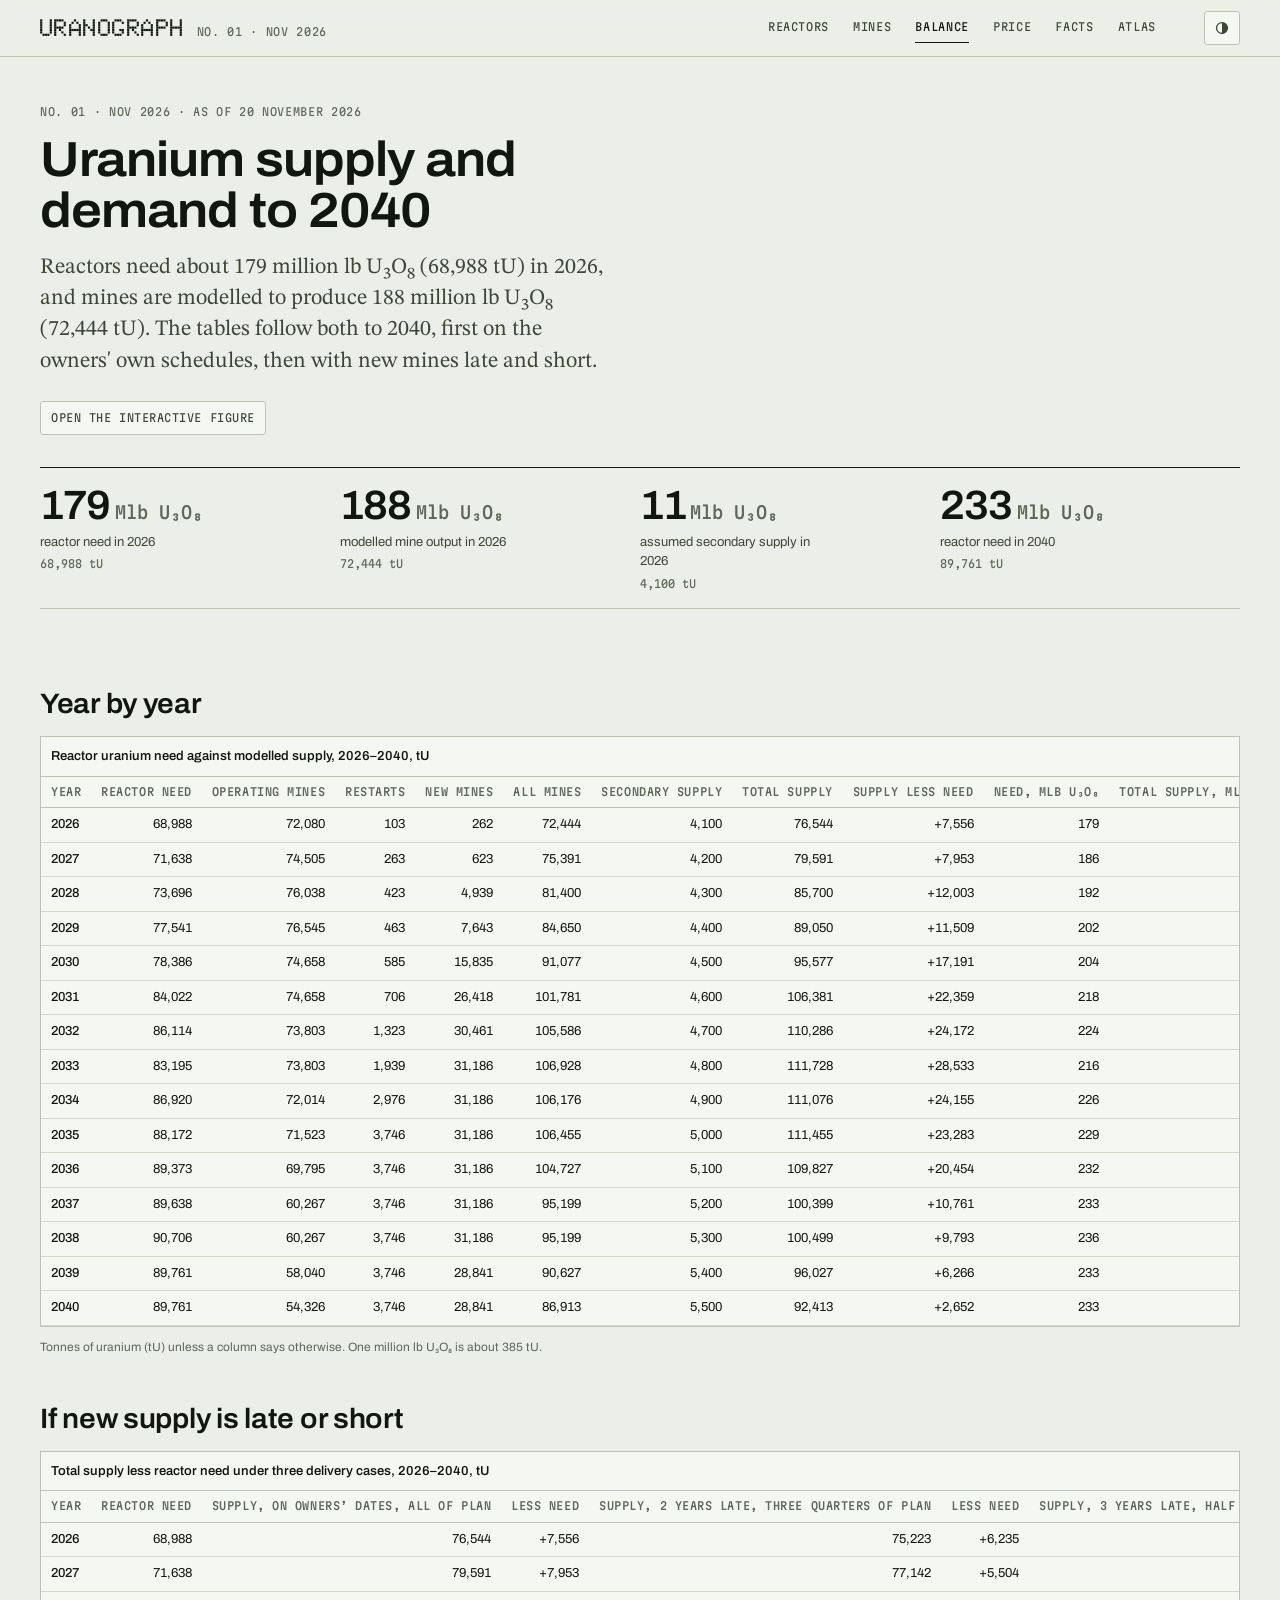
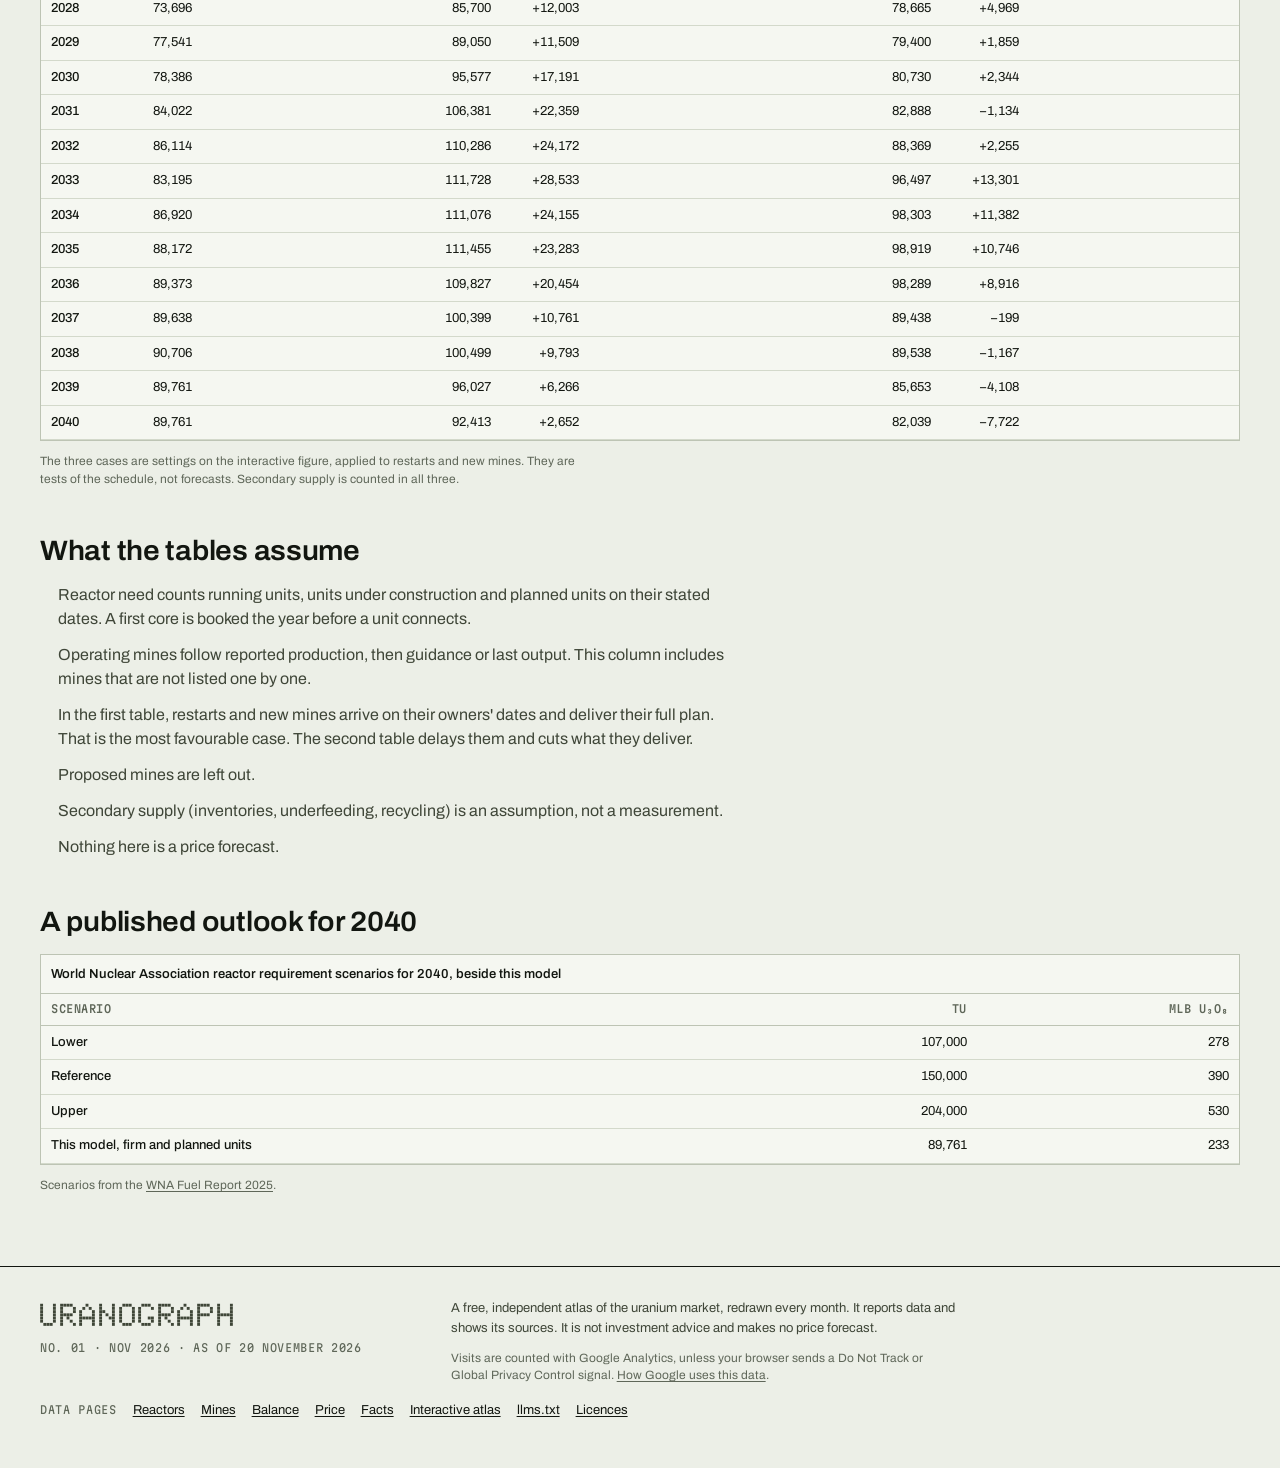
==== commit 76b0ce6b: "Add Google Analytics The tag loads only on uranograph.com and not for browsers that send a Do Not Tr" ====
--- a/balance/index.html
+++ b/balance/index.html
@@ -21,6 +21,19 @@
 <meta name="twitter:image" content="https://uranograph.com/og.jpg">
 <meta name="theme-color" content="#0B0E0A">
 <script type="application/ld+json">[{"@context":"https://schema.org","@type":"Dataset","name":"Uranium supply and demand to 2040, November 2026","description":"Reactor uranium need against modelled mine output and secondary supply, year by year from 2026 to 2040, with the assumptions stated.","url":"https://uranograph.com/balance/","isAccessibleForFree":true,"dateModified":"2026-11-20","creator":{"@type":"Organization","name":"Uranograph","url":"https://uranograph.com/"},"license":"https://uranograph.com/DATA-LICENSES.md","keywords":["uranium supply and demand","uranium deficit","uranium market balance","uranium requirements"],"distribution":[{"@type":"DataDownload","name":"reactors","description":"Every power reactor unit: name, country, coordinates, status, type, net MWe, grid-connection and shutdown years, and modelled annual uranium need (req, tU).","encodingFormat":"application/json","contentUrl":"https://uranograph.com/data/reactors.json","license":"https://opendatacommons.org/licenses/odbl/1-0/"},{"@type":"DataDownload","name":"mines","description":"Every uranium mine and project: owners, method, status, coordinates, production by year (tU), capacity, planned start, ramp and planned output.","encodingFormat":"application/json","contentUrl":"https://uranograph.com/data/mines.json"},{"@type":"DataDownload","name":"secondary supply","description":"Assumed secondary supply (tU) by year.","encodingFormat":"application/json","contentUrl":"https://uranograph.com/data/secondary_supply.json"},{"@type":"DataDownload","name":"outlook","description":"Published outlooks: Red Book production scenarios, World Nuclear Association 2040 demand scenarios, US utility uncovered requirements, inventories and origins of US purchases.","encodingFormat":"application/json","contentUrl":"https://uranograph.com/data/outlook.json"}],"isPartOf":{"@type":"WebSite","name":"Uranograph","url":"https://uranograph.com/"}},{"@context":"https://schema.org","@type":"BreadcrumbList","itemListElement":[{"@type":"ListItem","position":1,"name":"Uranograph","item":"https://uranograph.com/"},{"@type":"ListItem","position":2,"name":"Uranium supply and demand to 2040","item":"https://uranograph.com/balance/"}]}]</script>
+<script>
+(function () {
+  var id = 'G-72NVJNHCDB', h = location.hostname;
+  if (h !== 'uranograph.com' && h !== 'www.uranograph.com') return;
+  if (navigator.globalPrivacyControl || navigator.doNotTrack === '1' || window.doNotTrack === '1') return;
+  window.dataLayer = window.dataLayer || [];
+  window.gtag = function () { window.dataLayer.push(arguments); };
+  window.gtag('js', new Date());
+  window.gtag('config', id);
+  var s = document.createElement('script'); s.async = true; s.src = 'https://www.googletagmanager.com/gtag/js?id=' + id;
+  document.head.appendChild(s);
+})();
+</script>
 <link rel="icon" href="data:image/svg+xml,%3Csvg xmlns='http://www.w3.org/2000/svg' viewBox='0 0 32 32'%3E%3Crect width='32' height='32' rx='4' fill='%230B0E0A'/%3E%3Cpath d='M9 7v11a7 7 0 0 0 14 0V7' fill='none' stroke='%23FFC21A' stroke-width='3.5' stroke-linecap='square'/%3E%3C/svg%3E">
 <link rel="preconnect" href="https://fonts.googleapis.com">
 <link rel="preconnect" href="https://fonts.gstatic.com" crossorigin>
@@ -165,6 +178,7 @@
   </div>
   <div>
     <p>A free, independent atlas of the uranium market, redrawn every month. It reports data and shows its sources. It is not investment advice and makes no price forecast.</p>
+    <p class="note">Visits are counted with Google Analytics, unless your browser sends a Do Not Track or Global Privacy Control signal. <a href="https://policies.google.com/technologies/partner-sites" rel="noopener">How Google uses this data</a>.</p>
   </div>
   <nav class="foot__pages" aria-label="Data pages">
     <span class="label">Data pages</span>
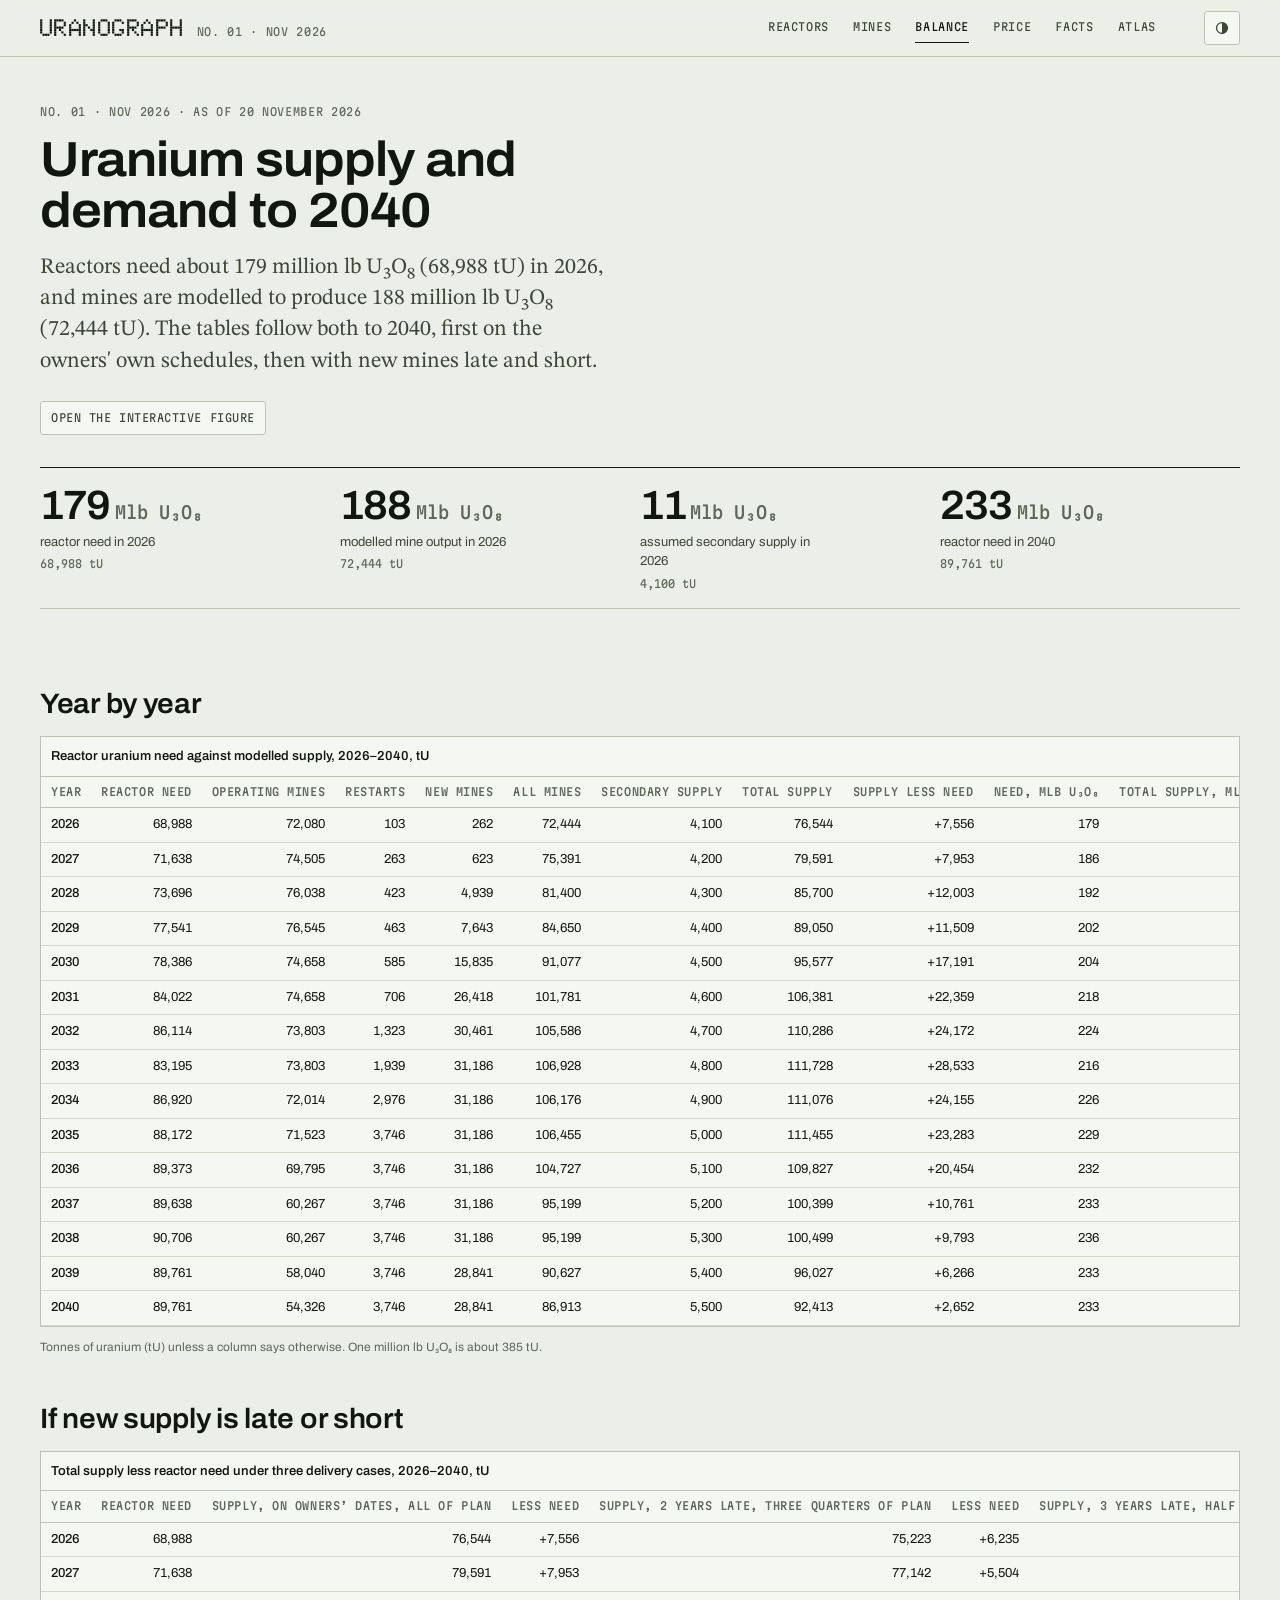
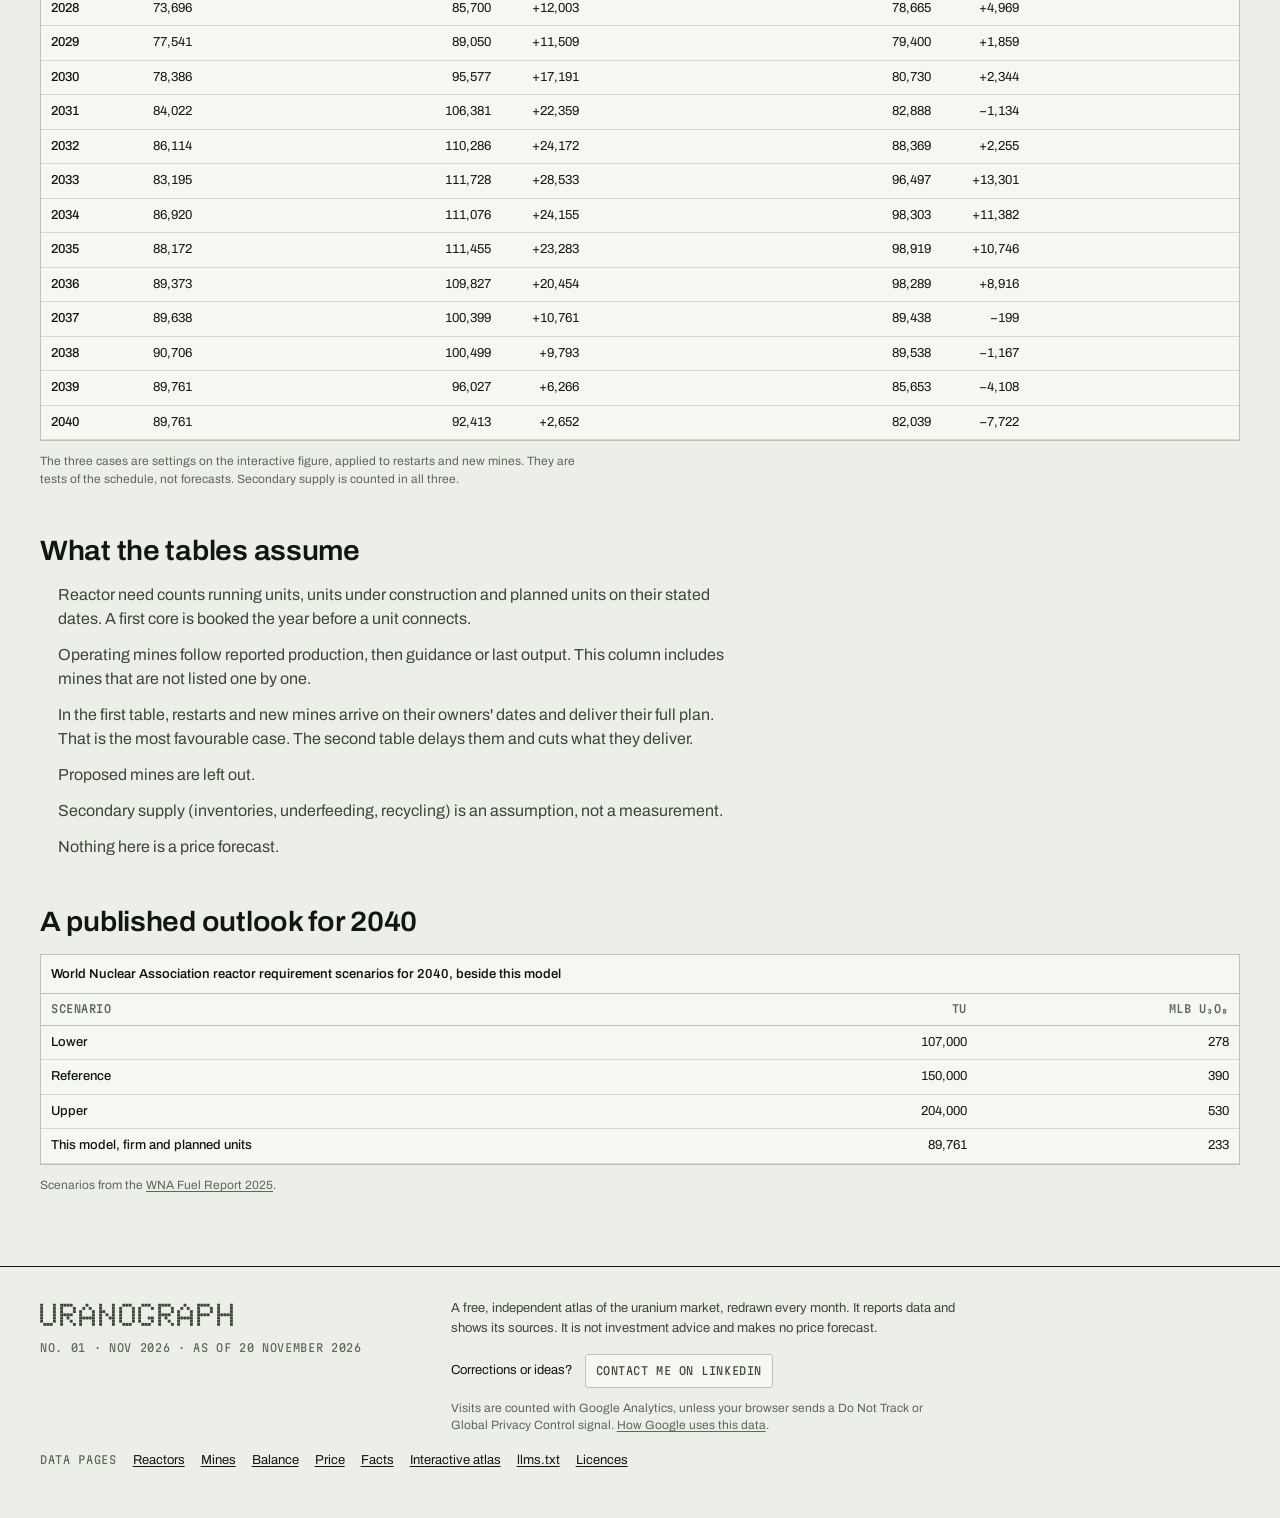
==== commit 5936eb08: "Add a contact line with a LinkedIn link to every page Co-Authored-By: Claude Fable 5.2 <noreply@anth" ====
--- a/balance/index.html
+++ b/balance/index.html
@@ -178,6 +178,7 @@
   </div>
   <div>
     <p>A free, independent atlas of the uranium market, redrawn every month. It reports data and shows its sources. It is not investment advice and makes no price forecast.</p>
+    <p class="foot__contact" id="contact"><span>Corrections or ideas?</span> <a class="btn" href="https://www.linkedin.com/in/samir-almokhamad/" target="_blank" rel="me noopener">Contact me on LinkedIn</a></p>
     <p class="note">Visits are counted with Google Analytics, unless your browser sends a Do Not Track or Global Privacy Control signal. <a href="https://policies.google.com/technologies/partner-sites" rel="noopener">How Google uses this data</a>.</p>
   </div>
   <nav class="foot__pages" aria-label="Data pages">
--- a/css/app.css
+++ b/css/app.css
@@ -583,6 +583,7 @@
 .doc__facts b { color: var(--ink); font-weight: 640; margin-right: 6px; }
 .doc__detail { color: var(--ink-3); }
 .doc__facts a { font-family: var(--f-mono); font-variation-settings: "wdth" 87.5; font-size: var(--t-micro); color: var(--ink-3); white-space: nowrap; }
+.foot__contact { display: flex; flex-wrap: wrap; align-items: center; gap: var(--s2) var(--s3); margin-top: var(--s4); color: var(--ink); }
 .foot__pages { grid-column: 1 / -1; display: flex; flex-wrap: wrap; align-items: baseline; gap: var(--s2) var(--s4); }
 .foot__pages a { color: var(--ink); }
 
